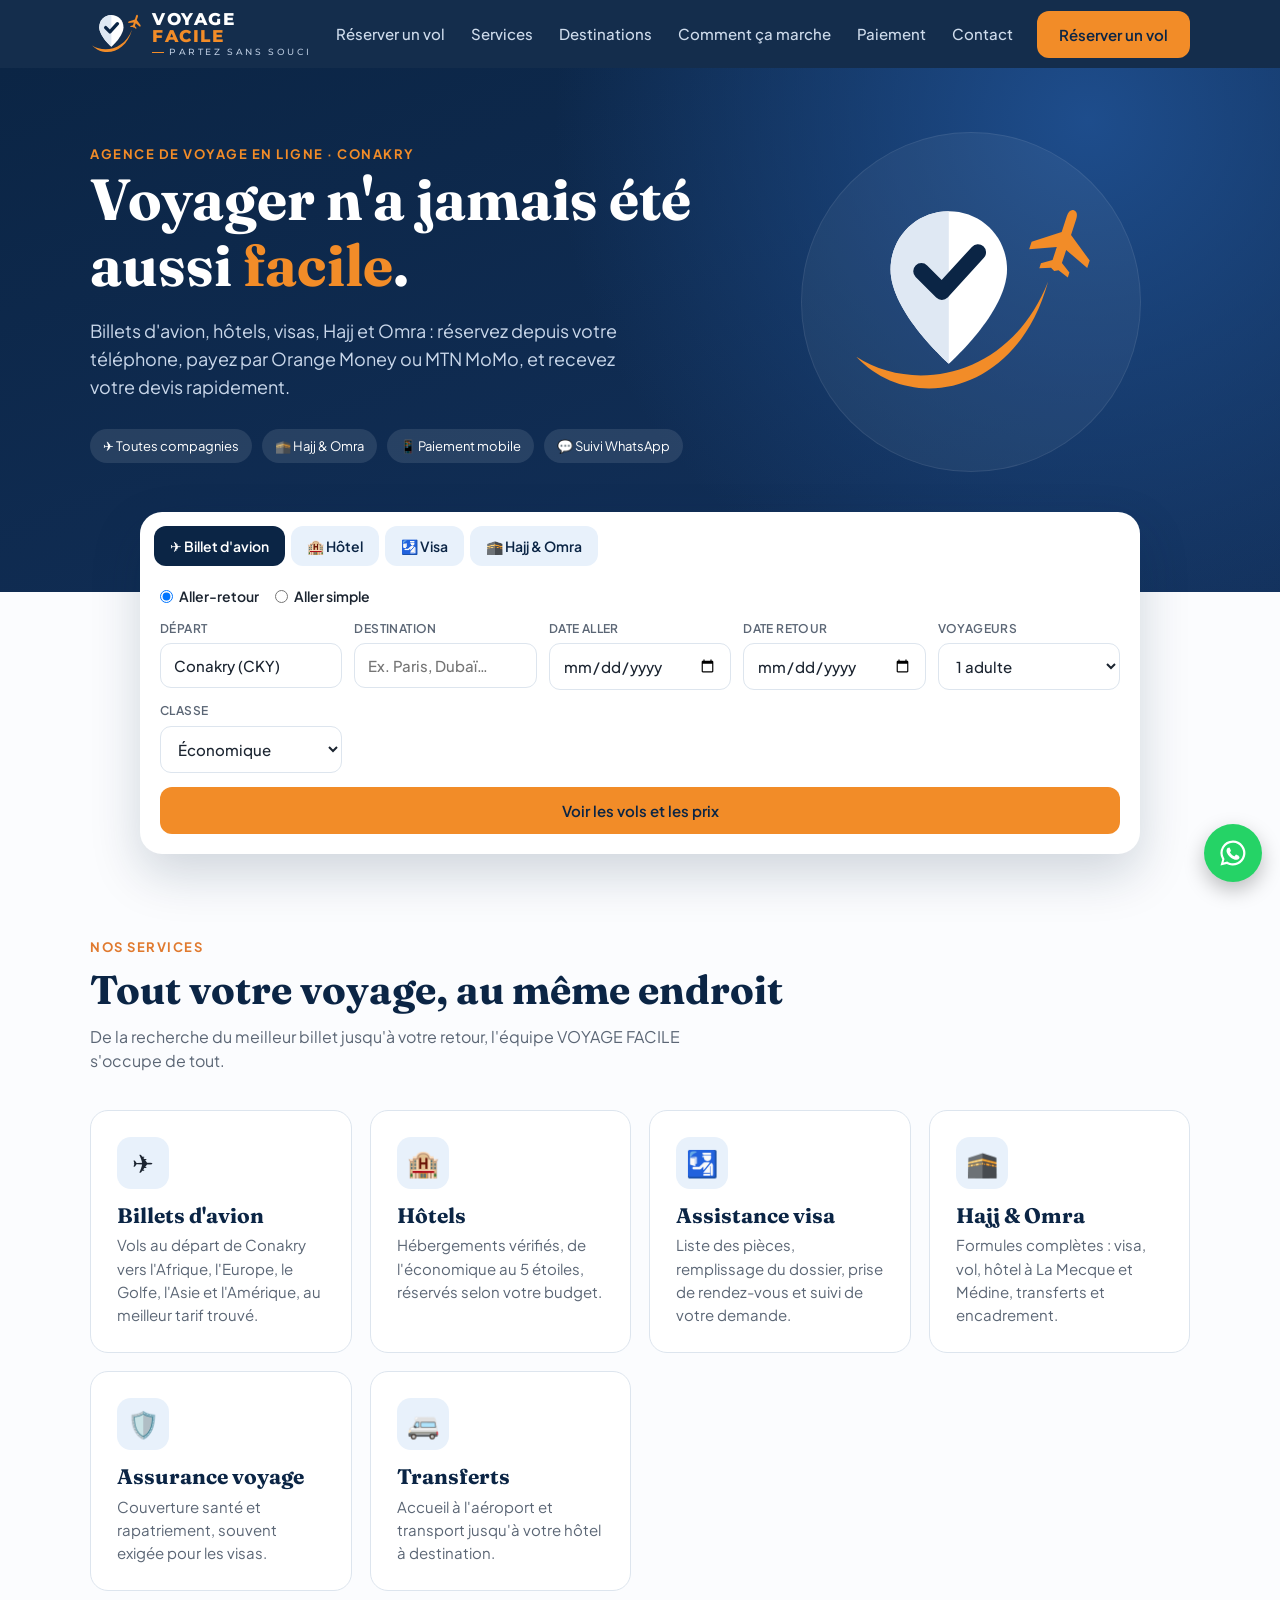
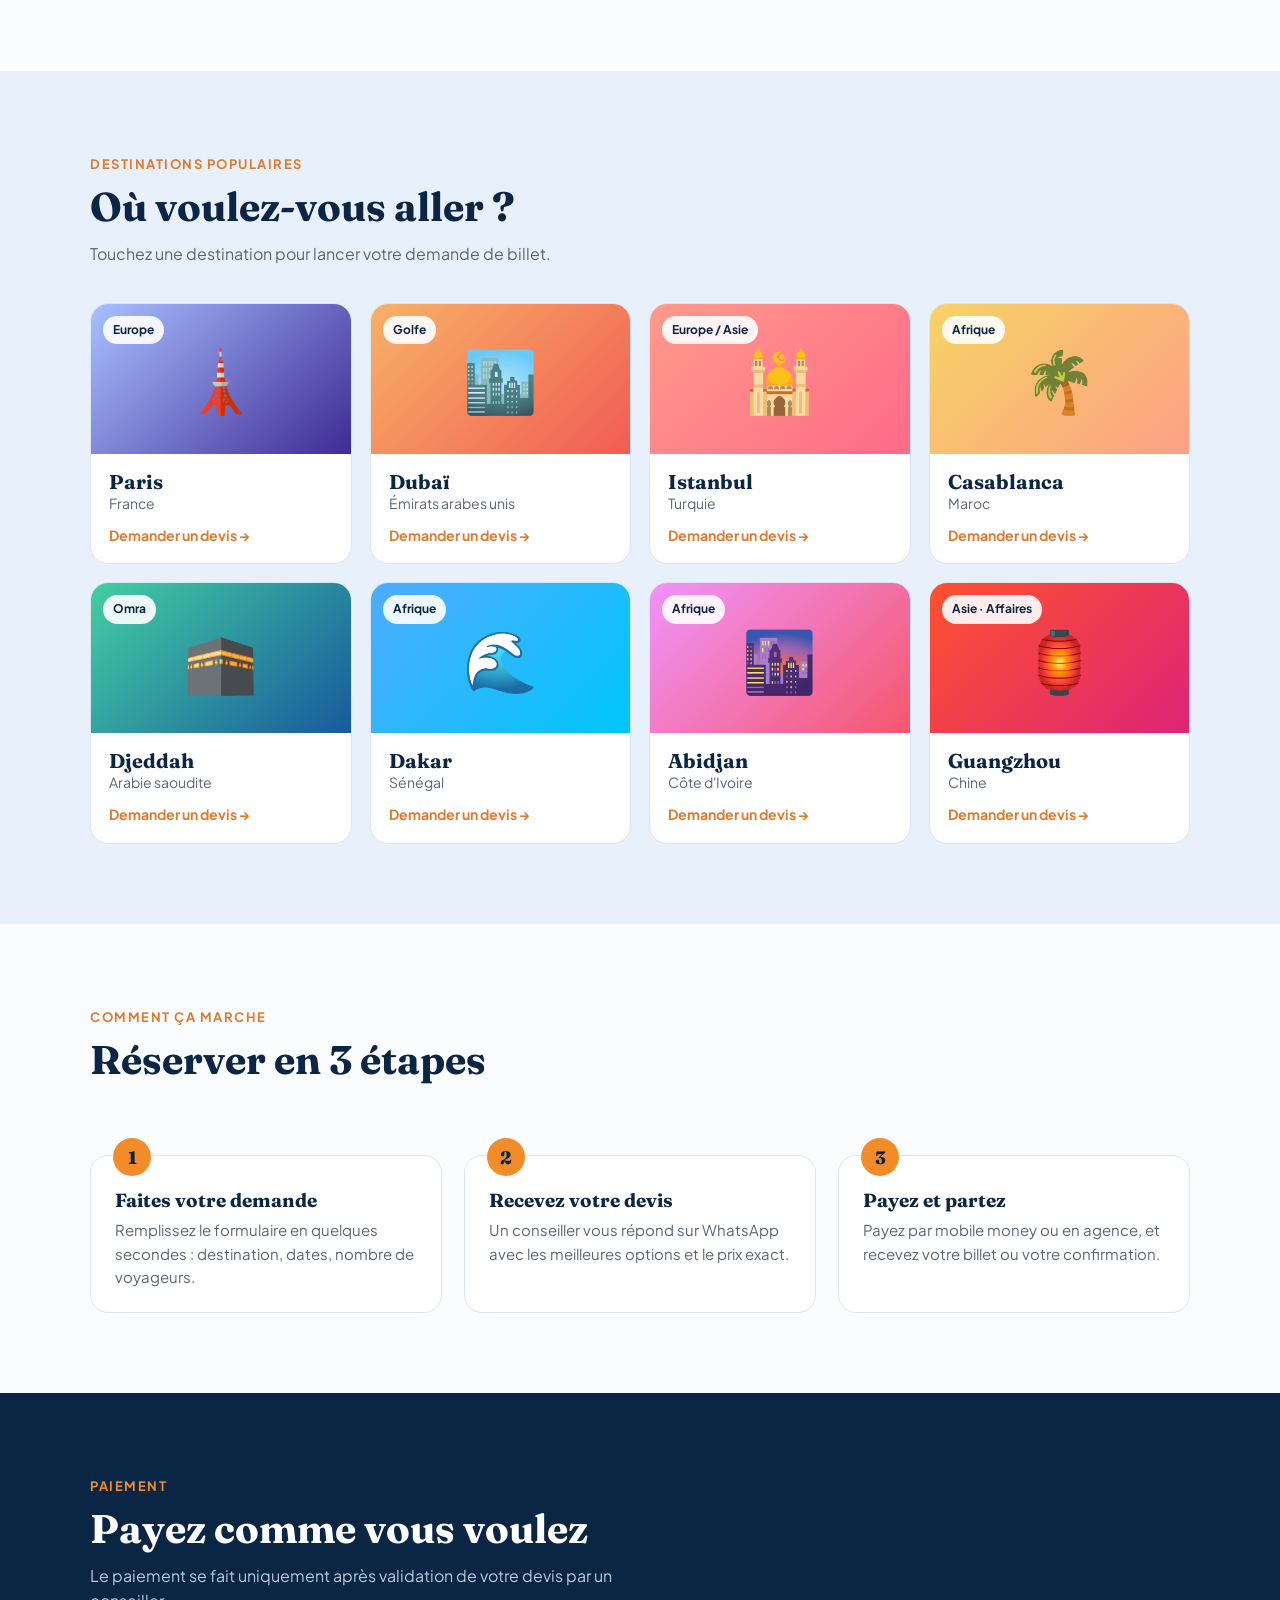
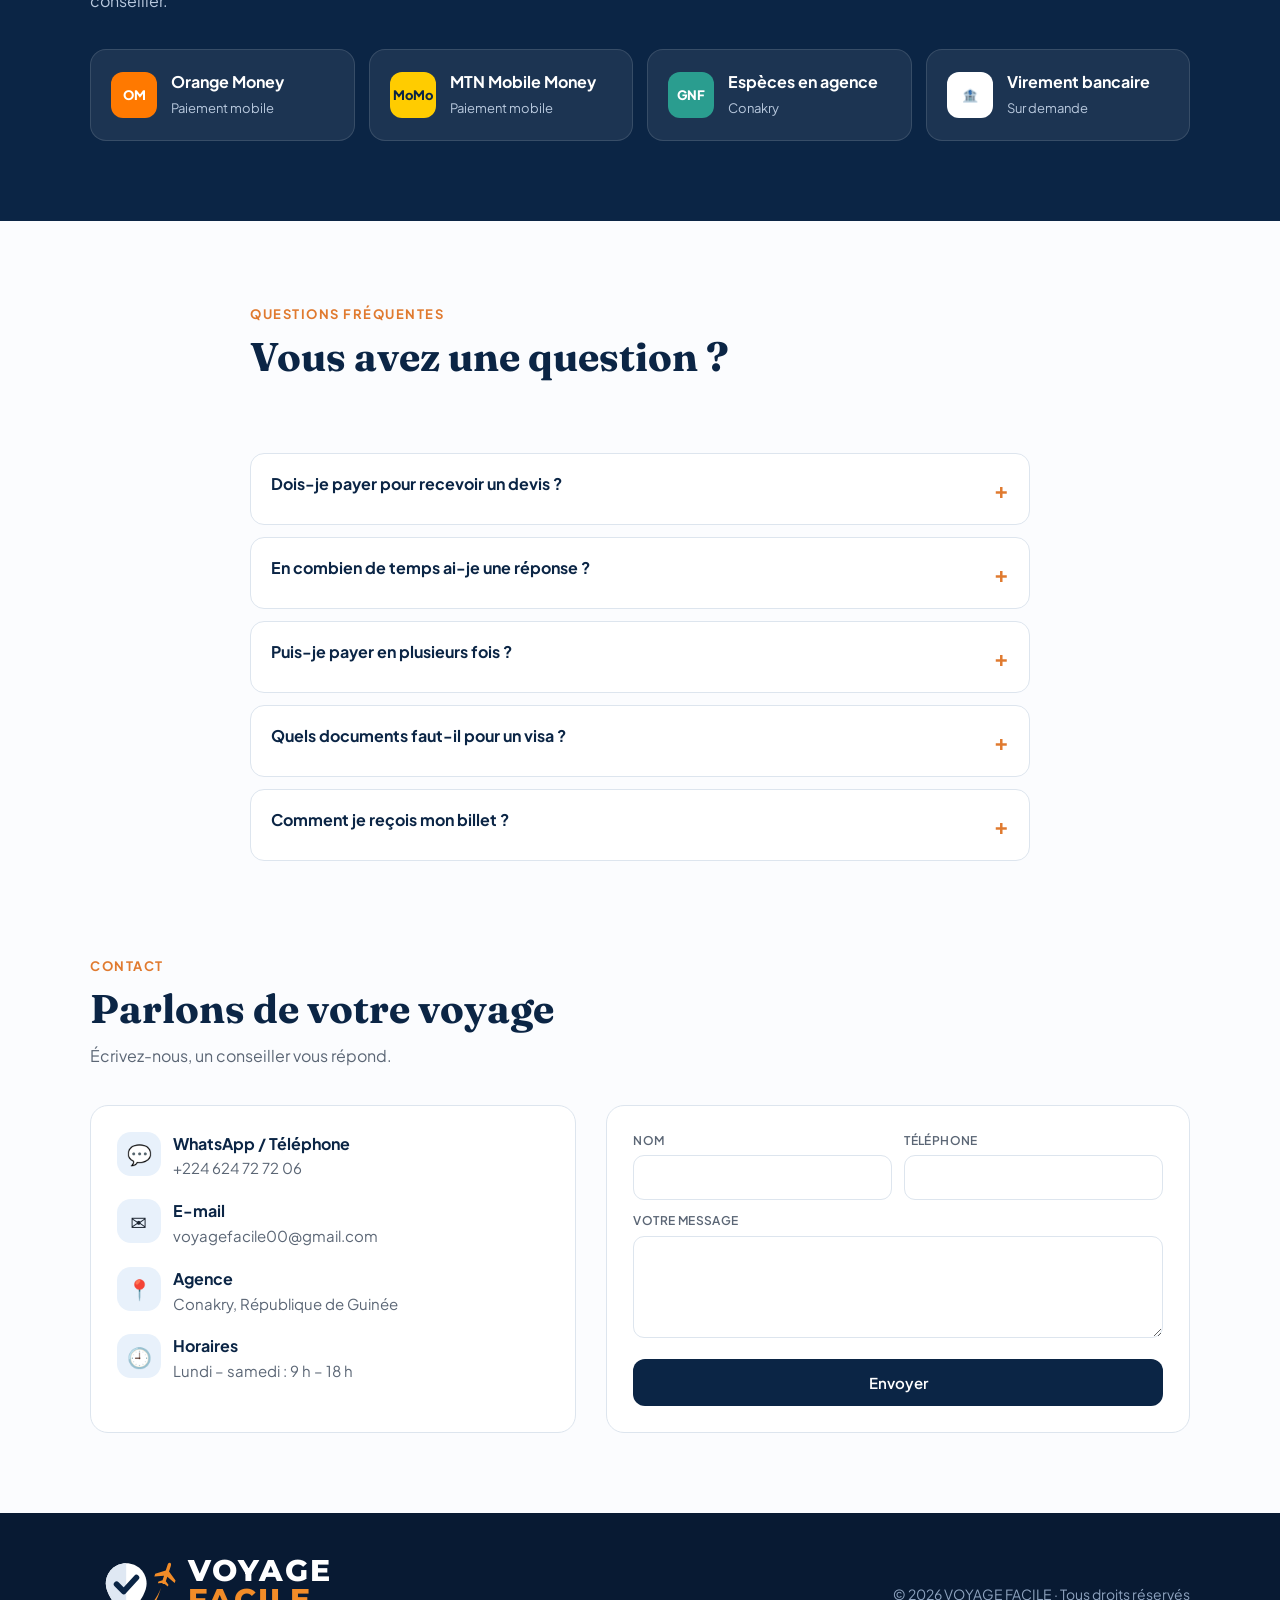
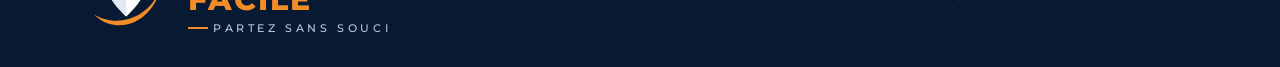
==== index.html @ 4552d578 "Site VOYAGE FACILE : accueil, réservation de vols, tableau de bord agence Co-Authored-By: Claude Opu" ====
<!DOCTYPE html>
<html lang="fr">
<head>
<meta charset="UTF-8">
<meta name="viewport" content="width=device-width, initial-scale=1">
<title>VOYAGE FACILE – Agence de voyage en ligne</title>
<link rel="icon" href="data:image/svg+xml,%3Csvg%20xmlns%3D%22http%3A//www.w3.org/2000/svg%22%20viewBox%3D%2214%200%20112%20112%22%3E%3Cpath%20d%3D%22M56%20100%20C56%20100%2022%2070%2022%2045%20C22%2026%2037%2011%2056%2011%20C75%2011%2090%2026%2090%2045%20C90%2070%2056%20100%2056%20100%20Z%22%20fill%3D%22%230b2545%22/%3E%3Cpath%20d%3D%22M56%20100%20C56%20100%2022%2070%2022%2045%20C22%2026%2037%2011%2056%2011%20Z%22%20fill%3D%22%2316386a%22/%3E%3Cpath%20d%3D%22M40%2046%20L52%2058%20L73%2035%22%20fill%3D%22none%22%20stroke%3D%22%23ffffff%22%20stroke-width%3D%229.5%22%20stroke-linecap%3D%22round%22%20stroke-linejoin%3D%22round%22/%3E%3Cpath%20transform%3D%22translate%2896%2018%29%20rotate%28-40%29%20scale%281.25%29%22%20d%3D%22M17%200%20C17%20-1.5%2015.6%20-2.5%2013%20-2.5%20L4.6%20-2.5%20L-4.8%20-15.5%20L-8.8%20-15.5%20L-3.4%20-2.5%20L-10.4%20-2.5%20L-13.8%20-7.6%20L-16.4%20-7.6%20L-14.4%20-2%20L-15.4%200%20L-14.4%202%20L-16.4%207.6%20L-13.8%207.6%20L-10.4%202.5%20L-3.4%202.5%20L-8.8%2015.5%20L-4.8%2015.5%20L4.6%202.5%20L13%202.5%20C15.6%202.5%2017%201.5%2017%200%20Z%22%20fill%3D%22%23f28c28%22/%3E%3C/svg%3E">
<link rel="preconnect" href="https://fonts.googleapis.com">
<link href="https://fonts.googleapis.com/css2?family=Montserrat:wght@800&family=Fraunces:opsz,wght@9..144,600;9..144,800&family=Plus+Jakarta+Sans:wght@400;500;600;700&display=swap" rel="stylesheet">
<style>
:root{
  --navy:#0b2545; --navy2:#13315c; --sky:#e8f1fb; --sun:#f28c28; --sun2:#e07a2f;
  --ink:#1b2430; --muted:#5b6675; --line:#dde5ee; --white:#fff; --green:#2a9d8f;
  --r:18px;
}
*{box-sizing:border-box;margin:0;padding:0}
html{scroll-behavior:smooth}
body{font-family:'Plus Jakarta Sans',system-ui,sans-serif;color:var(--ink);background:#fbfcfe;line-height:1.55}
h1,h2,h3{font-family:'Fraunces',Georgia,serif;line-height:1.15;color:var(--navy)}
a{color:inherit}
.wrap{max-width:1140px;margin:0 auto;padding:0 20px}
.btn{display:inline-flex;align-items:center;justify-content:center;gap:8px;border:0;cursor:pointer;font:600 15px 'Plus Jakarta Sans',system-ui,sans-serif;padding:14px 22px;border-radius:12px;text-decoration:none;transition:.2s}
.btn-sun{background:var(--sun);color:var(--navy)}
.btn-sun:hover{background:var(--sun2);color:#fff}
.btn-ghost{background:transparent;border:1.5px solid rgba(255,255,255,.5);color:#fff}
.btn-navy{background:var(--navy);color:#fff}
.btn-navy:hover{background:var(--navy2)}

/* header */
header{position:sticky;top:0;z-index:50;background:rgba(11,37,69,.96);backdrop-filter:blur(8px)}
.nav{display:flex;align-items:center;justify-content:space-between;height:68px}
.logo{display:flex;align-items:center;gap:10px;text-decoration:none;color:#fff}
.logo .wm{display:flex;flex-direction:column;font-family:'Montserrat',system-ui,sans-serif;font-weight:800;letter-spacing:1.5px;line-height:.98}
.logo .wm b{font-size:17px;font-weight:800}
.logo .wm b+b{color:var(--sun)}
.logo .wm small{font-weight:500;font-size:8.5px;letter-spacing:2.6px;color:#b9c9de;margin-top:4px;display:flex;align-items:center;gap:5px}
.logo .wm small::before{content:'';width:12px;height:1.5px;background:var(--sun)}
.logo.big .wm b{font-size:30px;letter-spacing:2px}
.logo.big .wm small{font-size:11px;letter-spacing:3.6px;margin-top:8px}
.logo.big .wm small::before{width:20px;height:2px}
.logo.light{color:var(--navy)}
.logo.light .wm small{color:var(--muted)}
.hero .wrap.hero-grid{display:grid;grid-template-columns:1.3fr .9fr;gap:30px;align-items:center}
.hero-emblem{justify-self:center;width:100%;max-width:340px;aspect-ratio:1;border-radius:50%;background:rgba(255,255,255,.05);border:1px solid rgba(255,255,255,.08);display:grid;place-items:center}
.hero-emblem svg{width:74%;height:auto}
@media(max-width:860px){
  .hero .wrap.hero-grid{grid-template-columns:1fr}
  .hero-emblem{order:-1;justify-self:start;max-width:150px}
}
.menu{display:flex;gap:26px;list-style:none}
.menu a{color:#cfdcec;text-decoration:none;font-weight:500;font-size:15px}
.menu a:hover{color:#fff}
.burger{display:none;background:none;border:0;color:#fff;font-size:26px;cursor:pointer}
@media(max-width:860px){
  .menu{display:none;position:absolute;top:68px;left:0;right:0;flex-direction:column;gap:0;background:var(--navy)}
  .menu.open{display:flex}
  .menu a{display:block;padding:14px 20px;border-top:1px solid rgba(255,255,255,.08)}
  .burger{display:block}
  .nav .btn{display:none}
}

/* hero */
.hero{background:radial-gradient(circle at 85% 10%,#1e4d8c 0,transparent 45%),linear-gradient(160deg,var(--navy) 0%,var(--navy2) 100%);color:#fff;padding:64px 0 120px;position:relative;overflow:hidden}
.hero h1{color:#fff;font-size:clamp(34px,6vw,58px);max-width:720px}
.hero h1 em{font-style:normal;color:var(--sun)}
.hero p.lead{color:#c9d7ea;font-size:18px;max-width:560px;margin:18px 0 28px}
.badges{display:flex;flex-wrap:wrap;gap:10px;margin-top:6px}
.badges span{background:rgba(255,255,255,.1);padding:7px 13px;border-radius:30px;font-size:13px}

/* search box */
.search{max-width:1000px;margin:-80px auto 0;position:relative;z-index:5;background:#fff;border-radius:22px;box-shadow:0 20px 50px rgba(11,37,69,.18);padding:10px}
.tabs{display:flex;gap:6px;overflow-x:auto;padding:4px}
.tab{flex:0 0 auto;border:0;background:var(--sky);color:var(--navy);font:600 14px 'Plus Jakarta Sans',system-ui,sans-serif;padding:11px 16px;border-radius:12px;cursor:pointer}
.tab.on{background:var(--navy);color:#fff}
.panel{display:none;padding:16px 10px 10px}
.panel.on{display:block}
.grid{display:grid;grid-template-columns:repeat(auto-fit,minmax(170px,1fr));gap:12px}
label{display:block;font-size:12px;font-weight:600;color:var(--muted);margin-bottom:5px;text-transform:uppercase;letter-spacing:.4px}
input,select,textarea{width:100%;padding:12px 13px;border:1.5px solid var(--line);border-radius:11px;font:500 15px 'Plus Jakarta Sans',system-ui,sans-serif;color:var(--ink);background:#fff}
input:focus,select:focus,textarea:focus{outline:none;border-color:var(--sun)}
.trip{display:flex;gap:16px;margin-bottom:12px;font-size:14px}
.trip label{display:flex;align-items:center;gap:6px;text-transform:none;font-size:14px;color:var(--ink);letter-spacing:0;margin:0;cursor:pointer}
.trip input{width:auto}
.go{margin-top:14px;width:100%}

section{padding:80px 0}
.eyebrow{color:var(--sun2);font-weight:700;font-size:13px;text-transform:uppercase;letter-spacing:1.5px}
.sec-title{font-size:clamp(28px,4vw,40px);margin:8px 0 12px}
.sec-sub{color:var(--muted);max-width:600px;margin-bottom:36px}

/* services */
.cards{display:grid;grid-template-columns:repeat(auto-fit,minmax(240px,1fr));gap:18px}
.card{background:#fff;border:1px solid var(--line);border-radius:var(--r);padding:26px;transition:.2s}
.card:hover{transform:translateY(-4px);box-shadow:0 14px 30px rgba(11,37,69,.08)}
.ico{width:52px;height:52px;border-radius:14px;background:var(--sky);display:grid;place-items:center;font-size:26px;margin-bottom:14px}
.card h3{font-size:21px;margin-bottom:6px}
.card p{color:var(--muted);font-size:15px}

/* destinations */
.dest-bg{background:var(--sky)}
.dests{display:grid;grid-template-columns:repeat(auto-fill,minmax(250px,1fr));gap:18px}
.dest{border-radius:var(--r);overflow:hidden;background:#fff;cursor:pointer;transition:.2s;border:1px solid var(--line)}
.dest:hover{transform:translateY(-4px);box-shadow:0 14px 30px rgba(11,37,69,.12)}
.dest .pic{height:150px;display:grid;place-items:center;font-size:60px;position:relative}
.dest .pic small{position:absolute;top:12px;left:12px;background:rgba(255,255,255,.9);color:var(--navy);font-weight:700;font-size:12px;padding:5px 10px;border-radius:20px}
.dest .info{padding:16px 18px}
.dest h3{font-size:20px}
.dest p{color:var(--muted);font-size:14px}
.dest .more{display:inline-block;margin-top:10px;color:var(--sun2);font-weight:700;font-size:14px}

/* steps */
.steps{display:grid;grid-template-columns:repeat(auto-fit,minmax(230px,1fr));gap:22px;counter-reset:s}
.step{position:relative;padding:26px 24px 24px;border-radius:var(--r);background:#fff;border:1px solid var(--line)}
.step::before{counter-increment:s;content:counter(s);position:absolute;top:-18px;left:22px;width:38px;height:38px;border-radius:50%;background:var(--sun);color:var(--navy);font:800 18px 'Fraunces';display:grid;place-items:center}
.step h3{font-size:19px;margin:8px 0 6px}
.step p{color:var(--muted);font-size:15px}

/* payment */
.pay{background:var(--navy);color:#fff}
.pay h2{color:#fff}
.pay .sec-sub{color:#b9c9de}
.paylist{display:grid;grid-template-columns:repeat(auto-fit,minmax(200px,1fr));gap:14px}
.payitem{background:rgba(255,255,255,.07);border:1px solid rgba(255,255,255,.12);border-radius:16px;padding:20px;display:flex;gap:14px;align-items:center}
.payitem .dot{width:46px;height:46px;border-radius:12px;display:grid;place-items:center;font-weight:800;font-size:13px;flex:0 0 auto}
.payitem b{display:block}
.payitem span{color:#b9c9de;font-size:13px}

/* faq */
details{background:#fff;border:1px solid var(--line);border-radius:14px;padding:18px 20px;margin-bottom:12px}
summary{font-weight:700;cursor:pointer;color:var(--navy);list-style:none;display:flex;justify-content:space-between}
summary::after{content:'+';font-size:22px;color:var(--sun2)}
details[open] summary::after{content:'–'}
details p{color:var(--muted);margin-top:10px}

/* contact */
.contact{display:grid;grid-template-columns:1fr 1.2fr;gap:30px}
@media(max-width:820px){.contact{grid-template-columns:1fr}}
.cbox{background:#fff;border:1px solid var(--line);border-radius:var(--r);padding:26px}
.cline{display:flex;gap:12px;align-items:flex-start;margin-bottom:18px}
.cline .ico{width:44px;height:44px;font-size:20px;margin:0}
.cline b{display:block;color:var(--navy)}
.cline span{color:var(--muted);font-size:15px}

footer{background:#081a33;color:#8ea3bf;padding:40px 0 30px;font-size:14px}
footer .row{display:flex;flex-wrap:wrap;justify-content:space-between;gap:20px;align-items:center}

/* modal */
.modal{position:fixed;inset:0;background:rgba(8,26,51,.6);display:none;align-items:center;justify-content:center;z-index:100;padding:16px}
.modal.on{display:flex}
.mbox{background:#fff;border-radius:22px;max-width:520px;width:100%;max-height:92vh;overflow:auto;padding:28px}
.mbox h3{font-size:26px;margin-bottom:6px}
.recap{background:var(--sky);border-radius:14px;padding:16px;margin:16px 0;font-size:14px;white-space:pre-line;color:var(--navy)}
.mrow{display:flex;gap:10px;flex-wrap:wrap;margin-top:16px}
.mrow .btn{flex:1}
.wa{background:#25d366;color:#fff}
.wa:hover{background:#1da851}
.close{float:right;background:none;border:0;font-size:28px;cursor:pointer;color:var(--muted)}
.note{font-size:13px;color:var(--muted);margin-top:12px}
.toast{position:fixed;bottom:20px;left:50%;transform:translateX(-50%);background:var(--navy);color:#fff;padding:12px 20px;border-radius:12px;font-size:14px;display:none;z-index:200}
.err{color:#c0392b;font-size:14px;margin-top:10px;display:none}
.wa-float{position:fixed;right:18px;bottom:18px;width:58px;height:58px;border-radius:50%;background:#25d366;display:grid;place-items:center;box-shadow:0 8px 20px rgba(0,0,0,.25);z-index:60;text-decoration:none}
</style>
</head>
<body>

<header>
  <div class="wrap nav">
    <a href="#accueil" class="logo" aria-label="VOYAGE FACILE – accueil">
      <svg width="52" height="50" viewBox="-4 -6 146 140" aria-hidden="true"><path d="M2 96 C 34 130 96 118 114 52 C 92 108 36 118 2 96 Z" fill="#f28c28"/><path d="M56 100 C56 100 22 70 22 45 C22 26 37 11 56 11 C75 11 90 26 90 45 C90 70 56 100 56 100 Z" fill="#ffffff"/><path d="M56 100 C56 100 22 70 22 45 C22 26 37 11 56 11 Z" fill="#dfe8f3"/><path d="M40 46 L52 58 L73 35" fill="none" stroke="#0b2545" stroke-width="9.5" stroke-linecap="round" stroke-linejoin="round"/><path transform="translate(123 29) rotate(-72) scale(1.15)" d="M17 0 C17 -1.5 15.6 -2.5 13 -2.5 L4.6 -2.5 L-4.8 -15.5 L-8.8 -15.5 L-3.4 -2.5 L-10.4 -2.5 L-13.8 -7.6 L-16.4 -7.6 L-14.4 -2 L-15.4 0 L-14.4 2 L-16.4 7.6 L-13.8 7.6 L-10.4 2.5 L-3.4 2.5 L-8.8 15.5 L-4.8 15.5 L4.6 2.5 L13 2.5 C15.6 2.5 17 1.5 17 0 Z" fill="#f28c28"/></svg>
      <span class="wm"><b>VOYAGE</b><b>FACILE</b><small>PARTEZ SANS SOUCI</small></span>
    </a>
    <ul class="menu" id="menu">
      <li><a href="reserver.html">Réserver un vol</a></li>
      <li><a href="#services">Services</a></li>
      <li><a href="#destinations">Destinations</a></li>
      <li><a href="#comment">Comment ça marche</a></li>
      <li><a href="#paiement">Paiement</a></li>
      <li><a href="#contact">Contact</a></li>
    </ul>
    <a href="reserver.html" class="btn btn-sun">Réserver un vol</a>
    <button class="burger" id="burger" aria-label="Menu">☰</button>
  </div>
</header>

<div class="hero" id="accueil">
  <div class="wrap hero-grid">
    <div>
    <span class="eyebrow" style="color:var(--sun)">Agence de voyage en ligne · Conakry</span>
    <h1>Voyager n'a jamais été aussi <em>facile</em>.</h1>
    <p class="lead">Billets d'avion, hôtels, visas, Hajj et Omra : réservez depuis votre téléphone, payez par Orange Money ou MTN MoMo, et recevez votre devis rapidement.</p>
    <div class="badges"><span>✈️ Toutes compagnies</span><span>🕋 Hajj & Omra</span><span>📱 Paiement mobile</span><span>💬 Suivi WhatsApp</span></div>
    </div>
    <div class="hero-emblem"><svg width="250" height="240" viewBox="-4 -6 146 140" aria-hidden="true"><path d="M2 96 C 34 130 96 118 114 52 C 92 108 36 118 2 96 Z" fill="#f28c28"/><path d="M56 100 C56 100 22 70 22 45 C22 26 37 11 56 11 C75 11 90 26 90 45 C90 70 56 100 56 100 Z" fill="#ffffff"/><path d="M56 100 C56 100 22 70 22 45 C22 26 37 11 56 11 Z" fill="#dfe8f3"/><path d="M40 46 L52 58 L73 35" fill="none" stroke="#0b2545" stroke-width="9.5" stroke-linecap="round" stroke-linejoin="round"/><path transform="translate(123 29) rotate(-72) scale(1.15)" d="M17 0 C17 -1.5 15.6 -2.5 13 -2.5 L4.6 -2.5 L-4.8 -15.5 L-8.8 -15.5 L-3.4 -2.5 L-10.4 -2.5 L-13.8 -7.6 L-16.4 -7.6 L-14.4 -2 L-15.4 0 L-14.4 2 L-16.4 7.6 L-13.8 7.6 L-10.4 2.5 L-3.4 2.5 L-8.8 15.5 L-4.8 15.5 L4.6 2.5 L13 2.5 C15.6 2.5 17 1.5 17 0 Z" fill="#f28c28"/></svg></div>
  </div>
</div>

<div class="wrap" id="reserver">
  <div class="search">
    <div class="tabs" role="tablist">
      <button class="tab on" data-p="vol">✈️ Billet d'avion</button>
      <button class="tab" data-p="hotel">🏨 Hôtel</button>
      <button class="tab" data-p="visa">🛂 Visa</button>
      <button class="tab" data-p="hajj">🕋 Hajj & Omra</button>
    </div>

    <form class="panel on" id="p-vol" data-type="Billet d'avion">
      <div class="trip">
        <label><input type="radio" name="trajet" value="Aller-retour" checked> Aller-retour</label>
        <label><input type="radio" name="trajet" value="Aller simple"> Aller simple</label>
      </div>
      <div class="grid">
        <div><label>Départ</label><input name="Départ" value="Conakry (CKY)" required></div>
        <div><label>Destination</label><input name="Destination" placeholder="Ex. Paris, Dubaï…" required></div>
        <div><label>Date aller</label><input type="date" name="Date aller" required></div>
        <div class="retour"><label>Date retour</label><input type="date" name="Date retour"></div>
        <div><label>Voyageurs</label><select name="Voyageurs"><option>1 adulte</option><option>2 adultes</option><option>3 adultes</option><option>4 adultes</option><option>Famille (5+)</option></select></div>
        <div><label>Classe</label><select name="Classe"><option>Économique</option><option>Affaires</option><option>Première</option></select></div>
      </div>
      <button class="btn btn-sun go" type="submit">Voir les vols et les prix</button>
    </form>

    <form class="panel" id="p-hotel" data-type="Hôtel">
      <div class="grid">
        <div><label>Ville</label><input name="Ville" placeholder="Ex. Istanbul" required></div>
        <div><label>Arrivée</label><input type="date" name="Arrivée" required></div>
        <div><label>Départ</label><input type="date" name="Départ" required></div>
        <div><label>Chambres</label><select name="Chambres"><option>1 chambre</option><option>2 chambres</option><option>3 chambres et +</option></select></div>
        <div><label>Personnes</label><select name="Personnes"><option>1</option><option>2</option><option>3</option><option>4</option><option>5 et +</option></select></div>
        <div><label>Budget / nuit</label><select name="Budget"><option>Économique</option><option>Confort (3★)</option><option>Supérieur (4★)</option><option>Luxe (5★)</option></select></div>
      </div>
      <button class="btn btn-sun go" type="submit">Demander mon devis</button>
    </form>

    <form class="panel" id="p-visa" data-type="Visa">
      <div class="grid">
        <div><label>Pays du visa</label><select name="Pays"><option>France / Schengen</option><option>Émirats (Dubaï)</option><option>Turquie</option><option>Maroc</option><option>Arabie saoudite</option><option>Canada</option><option>États-Unis</option><option>Chine</option><option>Autre</option></select></div>
        <div><label>Type</label><select name="Type de visa"><option>Tourisme</option><option>Affaires</option><option>Études</option><option>Visite familiale</option><option>Transit</option></select></div>
        <div><label>Date de voyage prévue</label><input type="date" name="Date prévue" required></div>
        <div><label>Nombre de demandeurs</label><select name="Demandeurs"><option>1</option><option>2</option><option>3</option><option>4 et +</option></select></div>
      </div>
      <button class="btn btn-sun go" type="submit">Être accompagné</button>
    </form>

    <form class="panel" id="p-hajj" data-type="Hajj & Omra">
      <div class="grid">
        <div><label>Formule</label><select name="Formule"><option>Omra</option><option>Omra Ramadan</option><option>Hajj</option></select></div>
        <div><label>Confort</label><select name="Confort"><option>Standard</option><option>Confort</option><option>VIP (près du Haram)</option></select></div>
        <div><label>Période souhaitée</label><input type="month" name="Période" required></div>
        <div><label>Pèlerins</label><select name="Pèlerins"><option>1</option><option>2</option><option>3</option><option>4</option><option>Groupe (5+)</option></select></div>
      </div>
      <button class="btn btn-sun go" type="submit">Demander le programme</button>
    </form>
  </div>
</div>

<section id="services">
  <div class="wrap">
    <span class="eyebrow">Nos services</span>
    <h2 class="sec-title">Tout votre voyage, au même endroit</h2>
    <p class="sec-sub">De la recherche du meilleur billet jusqu'à votre retour, l'équipe VOYAGE FACILE s'occupe de tout.</p>
    <div class="cards">
      <div class="card"><div class="ico">✈️</div><h3>Billets d'avion</h3><p>Vols au départ de Conakry vers l'Afrique, l'Europe, le Golfe, l'Asie et l'Amérique, au meilleur tarif trouvé.</p></div>
      <div class="card"><div class="ico">🏨</div><h3>Hôtels</h3><p>Hébergements vérifiés, de l'économique au 5 étoiles, réservés selon votre budget.</p></div>
      <div class="card"><div class="ico">🛂</div><h3>Assistance visa</h3><p>Liste des pièces, remplissage du dossier, prise de rendez-vous et suivi de votre demande.</p></div>
      <div class="card"><div class="ico">🕋</div><h3>Hajj & Omra</h3><p>Formules complètes : visa, vol, hôtel à La Mecque et Médine, transferts et encadrement.</p></div>
      <div class="card"><div class="ico">🛡️</div><h3>Assurance voyage</h3><p>Couverture santé et rapatriement, souvent exigée pour les visas.</p></div>
      <div class="card"><div class="ico">🚐</div><h3>Transferts</h3><p>Accueil à l'aéroport et transport jusqu'à votre hôtel à destination.</p></div>
    </div>
  </div>
</section>

<section class="dest-bg" id="destinations">
  <div class="wrap">
    <span class="eyebrow">Destinations populaires</span>
    <h2 class="sec-title">Où voulez-vous aller ?</h2>
    <p class="sec-sub">Touchez une destination pour lancer votre demande de billet.</p>
    <div class="dests" id="dests"></div>
  </div>
</section>

<section id="comment">
  <div class="wrap">
    <span class="eyebrow">Comment ça marche</span>
    <h2 class="sec-title">Réserver en 3 étapes</h2>
    <p class="sec-sub">&nbsp;</p>
    <div class="steps">
      <div class="step"><h3>Faites votre demande</h3><p>Remplissez le formulaire en quelques secondes : destination, dates, nombre de voyageurs.</p></div>
      <div class="step"><h3>Recevez votre devis</h3><p>Un conseiller vous répond sur WhatsApp avec les meilleures options et le prix exact.</p></div>
      <div class="step"><h3>Payez et partez</h3><p>Payez par mobile money ou en agence, et recevez votre billet ou votre confirmation.</p></div>
    </div>
  </div>
</section>

<section class="pay" id="paiement">
  <div class="wrap">
    <span class="eyebrow" style="color:var(--sun)">Paiement</span>
    <h2 class="sec-title">Payez comme vous voulez</h2>
    <p class="sec-sub">Le paiement se fait uniquement après validation de votre devis par un conseiller.</p>
    <div class="paylist">
      <div class="payitem"><div class="dot" style="background:#ff7900;color:#fff">OM</div><div><b>Orange Money</b><span>Paiement mobile</span></div></div>
      <div class="payitem"><div class="dot" style="background:#ffcc00;color:#0b2545">MoMo</div><div><b>MTN Mobile Money</b><span>Paiement mobile</span></div></div>
      <div class="payitem"><div class="dot" style="background:#2a9d8f;color:#fff">GNF</div><div><b>Espèces en agence</b><span>Conakry</span></div></div>
      <div class="payitem"><div class="dot" style="background:#fff;color:#0b2545">🏦</div><div><b>Virement bancaire</b><span>Sur demande</span></div></div>
    </div>
  </div>
</section>

<section id="faq">
  <div class="wrap" style="max-width:820px">
    <span class="eyebrow">Questions fréquentes</span>
    <h2 class="sec-title">Vous avez une question ?</h2>
    <p class="sec-sub">&nbsp;</p>
    <details><summary>Dois-je payer pour recevoir un devis ?</summary><p>Non. Le devis est gratuit et sans engagement. Vous payez seulement si vous acceptez l'offre.</p></details>
    <details><summary>En combien de temps ai-je une réponse ?</summary><p>Un conseiller vous répond sur WhatsApp le plus vite possible pendant les heures d'ouverture.</p></details>
    <details><summary>Puis-je payer en plusieurs fois ?</summary><p>Pour le Hajj, l'Omra et certains voyages en famille, un paiement échelonné peut être proposé. Demandez à votre conseiller.</p></details>
    <details><summary>Quels documents faut-il pour un visa ?</summary><p>Cela dépend du pays. Après votre demande, nous vous envoyons la liste exacte des pièces à fournir.</p></details>
    <details><summary>Comment je reçois mon billet ?</summary><p>Votre billet électronique est envoyé par WhatsApp et par e-mail. Vous pouvez aussi le retirer imprimé en agence.</p></details>
  </div>
</section>

<section id="contact" style="padding-top:0">
  <div class="wrap">
    <span class="eyebrow">Contact</span>
    <h2 class="sec-title">Parlons de votre voyage</h2>
    <p class="sec-sub">Écrivez-nous, un conseiller vous répond.</p>
    <div class="contact">
      <div class="cbox">
        <div class="cline"><div class="ico">💬</div><div><b>WhatsApp / Téléphone</b><span id="phoneTxt"></span></div></div>
        <div class="cline"><div class="ico">✉️</div><div><b>E-mail</b><span id="mailTxt"></span></div></div>
        <div class="cline"><div class="ico">📍</div><div><b>Agence</b><span>Conakry, République de Guinée</span></div></div>
        <div class="cline"><div class="ico">🕘</div><div><b>Horaires</b><span>Lundi – samedi : 9 h – 18 h</span></div></div>
      </div>
      <form class="cbox" id="contactForm" data-type="Message">
        <div class="grid">
          <div><label>Nom</label><input name="Nom" required></div>
          <div><label>Téléphone</label><input name="Téléphone" type="tel" required></div>
        </div>
        <div style="margin-top:12px"><label>Votre message</label><textarea name="Message" rows="4" required></textarea></div>
        <button class="btn btn-navy go" type="submit">Envoyer</button>
      </form>
    </div>
  </div>
</section>

<footer>
  <div class="wrap row">
    <a href="#accueil" class="logo big" aria-label="VOYAGE FACILE"><svg width="88" height="84" viewBox="-4 -6 146 140" aria-hidden="true"><path d="M2 96 C 34 130 96 118 114 52 C 92 108 36 118 2 96 Z" fill="#f28c28"/><path d="M56 100 C56 100 22 70 22 45 C22 26 37 11 56 11 C75 11 90 26 90 45 C90 70 56 100 56 100 Z" fill="#ffffff"/><path d="M56 100 C56 100 22 70 22 45 C22 26 37 11 56 11 Z" fill="#dfe8f3"/><path d="M40 46 L52 58 L73 35" fill="none" stroke="#0b2545" stroke-width="9.5" stroke-linecap="round" stroke-linejoin="round"/><path transform="translate(123 29) rotate(-72) scale(1.15)" d="M17 0 C17 -1.5 15.6 -2.5 13 -2.5 L4.6 -2.5 L-4.8 -15.5 L-8.8 -15.5 L-3.4 -2.5 L-10.4 -2.5 L-13.8 -7.6 L-16.4 -7.6 L-14.4 -2 L-15.4 0 L-14.4 2 L-16.4 7.6 L-13.8 7.6 L-10.4 2.5 L-3.4 2.5 L-8.8 15.5 L-4.8 15.5 L4.6 2.5 L13 2.5 C15.6 2.5 17 1.5 17 0 Z" fill="#f28c28"/></svg><span class="wm"><b>VOYAGE</b><b>FACILE</b><small>PARTEZ SANS SOUCI</small></span></a>
    <div>© <span id="yr"></span> VOYAGE FACILE · Tous droits réservés</div>
  </div>
</footer>

<a class="wa-float" id="waFloat" href="#" aria-label="WhatsApp">
  <svg width="30" height="30" viewBox="0 0 24 24" fill="#fff"><path d="M12 2a10 10 0 00-8.6 15.1L2 22l5-1.3A10 10 0 1012 2zm0 18.2c-1.5 0-3-.4-4.3-1.2l-.3-.2-3 .8.8-2.9-.2-.3A8.2 8.2 0 1112 20.2zm4.5-6.1c-.2-.1-1.5-.7-1.7-.8-.2-.1-.4-.1-.6.1l-.8 1c-.1.2-.3.2-.5.1a6.7 6.7 0 01-3.3-2.9c-.2-.4.2-.4.7-1.3.1-.2 0-.3 0-.4l-.8-1.8c-.2-.5-.4-.4-.6-.4h-.5c-.2 0-.4.1-.7.3-.2.3-.9.9-.9 2.2s.9 2.5 1 2.7c.1.2 1.8 2.8 4.4 3.9 1.6.7 2.3.8 3.1.6.5-.1 1.5-.6 1.7-1.2.2-.6.2-1.1.2-1.2-.1-.1-.3-.2-.5-.3z"/></svg>
</a>

<!-- Fenêtre récapitulatif -->
<div class="modal" id="modal" role="dialog" aria-modal="true">
  <div class="mbox">
    <button class="close" id="mClose" aria-label="Fermer">×</button>
    <div class="logo light" style="margin-bottom:14px"><svg width="46" height="44" viewBox="-4 -6 146 140" aria-hidden="true"><path d="M2 96 C 34 130 96 118 114 52 C 92 108 36 118 2 96 Z" fill="#f28c28"/><path d="M56 100 C56 100 22 70 22 45 C22 26 37 11 56 11 C75 11 90 26 90 45 C90 70 56 100 56 100 Z" fill="#0b2545"/><path d="M56 100 C56 100 22 70 22 45 C22 26 37 11 56 11 Z" fill="#16386a"/><path d="M40 46 L52 58 L73 35" fill="none" stroke="#ffffff" stroke-width="9.5" stroke-linecap="round" stroke-linejoin="round"/><path transform="translate(123 29) rotate(-72) scale(1.15)" d="M17 0 C17 -1.5 15.6 -2.5 13 -2.5 L4.6 -2.5 L-4.8 -15.5 L-8.8 -15.5 L-3.4 -2.5 L-10.4 -2.5 L-13.8 -7.6 L-16.4 -7.6 L-14.4 -2 L-15.4 0 L-14.4 2 L-16.4 7.6 L-13.8 7.6 L-10.4 2.5 L-3.4 2.5 L-8.8 15.5 L-4.8 15.5 L4.6 2.5 L13 2.5 C15.6 2.5 17 1.5 17 0 Z" fill="#f28c28"/></svg><span class="wm"><b>VOYAGE</b><b style="color:#f28c28">FACILE</b></span></div>
    <h3>Votre demande</h3>
    <p style="color:var(--muted)">Indiquez votre nom et votre numéro, puis envoyez la demande à un conseiller sur WhatsApp.</p>
    <div class="grid" style="margin-top:14px">
      <div><label>Nom complet</label><input id="cName"></div>
      <div><label>Téléphone</label><input id="cPhone" type="tel" placeholder="+224 …"></div>
    </div>
    <div class="recap" id="recap"></div>
    <div class="err" id="err">Merci d'indiquer votre nom et votre téléphone.</div>
    <div class="mrow">
      <a class="btn wa" id="waBtn" href="#">💬 Envoyer sur WhatsApp</a>
      <button class="btn btn-navy" id="copyBtn" type="button">Copier</button>
    </div>
    <p class="note">Si WhatsApp ne s'ouvre pas, copiez le message et envoyez-le au <b id="phoneNote"></b>.</p>
  </div>
</div>
<div class="toast" id="toast"></div>

<script>
/* ===== Réglages de l'agence (à modifier) ===== */
const AGENCE = {
  whatsapp: "224624727206",            // numéro WhatsApp sans le +
  telAffiche: "+224 624 72 72 06",
  email: "voyagefacile00@gmail.com"
};

const DESTS = [
  {n:"Paris",p:"France",e:"🗼",c:"linear-gradient(135deg,#a8c0ff,#3f2b96)",t:"Europe"},
  {n:"Dubaï",p:"Émirats arabes unis",e:"🏙️",c:"linear-gradient(135deg,#f7b267,#f25c54)",t:"Golfe"},
  {n:"Istanbul",p:"Turquie",e:"🕌",c:"linear-gradient(135deg,#ff9a8b,#ff6a88)",t:"Europe / Asie"},
  {n:"Casablanca",p:"Maroc",e:"🌴",c:"linear-gradient(135deg,#f6d365,#fda085)",t:"Afrique"},
  {n:"Djeddah",p:"Arabie saoudite",e:"🕋",c:"linear-gradient(135deg,#43cea2,#185a9d)",t:"Omra"},
  {n:"Dakar",p:"Sénégal",e:"🌊",c:"linear-gradient(135deg,#4facfe,#00c6fb)",t:"Afrique"},
  {n:"Abidjan",p:"Côte d'Ivoire",e:"🌆",c:"linear-gradient(135deg,#f093fb,#f5576c)",t:"Afrique"},
  {n:"Guangzhou",p:"Chine",e:"🏮",c:"linear-gradient(135deg,#ff512f,#dd2476)",t:"Asie · Affaires"}
];

const $ = s => document.querySelector(s);
$("#yr").textContent = new Date().getFullYear();
$("#phoneTxt").textContent = AGENCE.telAffiche;
$("#phoneNote").textContent = AGENCE.telAffiche;
$("#mailTxt").textContent = AGENCE.email;
$("#waFloat").href = "https://wa.me/" + AGENCE.whatsapp + "?text=" + encodeURIComponent("Bonjour VOYAGE FACILE, j'aimerais des informations.");

$("#burger").onclick = () => $("#menu").classList.toggle("open");
document.querySelectorAll(".menu a").forEach(a => a.onclick = () => $("#menu").classList.remove("open"));

// onglets
function openTab(id){
  document.querySelectorAll(".tab").forEach(t => t.classList.toggle("on", t.dataset.p === id));
  document.querySelectorAll(".search .panel").forEach(p => p.classList.toggle("on", p.id === "p-" + id));
}
document.querySelectorAll(".tab").forEach(t => t.onclick = () => openTab(t.dataset.p));

// aller simple → masquer retour
document.querySelectorAll('input[name="trajet"]').forEach(r => r.onchange = () => {
  $(".retour").style.display = r.value === "Aller simple" && r.checked ? "none" : "";
});

// dates minimum = aujourd'hui
const today = new Date().toISOString().slice(0,10);
document.querySelectorAll('input[type="date"]').forEach(d => d.min = today);

// destinations
$("#dests").innerHTML = DESTS.map((d,i) => `
  <div class="dest" data-i="${i}" tabindex="0">
    <div class="pic" style="background:${d.c}"><small>${d.t}</small>${d.e}</div>
    <div class="info"><h3>${d.n}</h3><p>${d.p}</p><span class="more">Demander un devis →</span></div>
  </div>`).join("");
document.querySelectorAll(".dest").forEach(el => el.onclick = () => {
  const d = DESTS[el.dataset.i];
  openTab(d.t === "Omra" ? "hajj" : "vol");
  if (d.t !== "Omra") $('#p-vol [name="Destination"]').value = d.n + " (" + d.p + ")";
  $("#reserver").scrollIntoView({behavior:"smooth"});
});

// récapitulatif
let current = "";
function fmt(v){
  if (/^\d{4}-\d{2}-\d{2}$/.test(v)) { const [y,m,d] = v.split("-"); return d+"/"+m+"/"+y; }
  if (/^\d{4}-\d{2}$/.test(v)) { const [y,m] = v.split("-"); return m+"/"+y; }
  return v;
}
function buildMsg(){
  const n = $("#cName").value.trim(), p = $("#cPhone").value.trim();
  return current + (n ? "\nNom : " + n : "") + (p ? "\nTéléphone : " + p : "");
}
function refresh(){
  const msg = buildMsg();
  $("#recap").textContent = msg;
  $("#waBtn").href = "https://wa.me/" + AGENCE.whatsapp + "?text=" + encodeURIComponent("Bonjour VOYAGE FACILE,\n" + msg);
}
document.getElementById("p-vol").addEventListener("submit", e => {
  e.preventDefault();
  const f = e.target, q = new URLSearchParams();
  const dest = (f.querySelector('[name="Destination"]').value || "").replace(/\s*\(.*\)\s*$/, "").trim();
  if (dest) q.set("to", dest);
  const d1 = f.querySelector('[name="Date aller"]').value, d2 = f.querySelector('[name="Date retour"]').value;
  if (d1) q.set("d1", d1);
  const simple = f.querySelector('input[name="trajet"]:checked').value === "Aller simple";
  if (simple) q.set("trip", "as"); else if (d2) q.set("d2", d2);
  const ad = parseInt(f.querySelector('[name="Voyageurs"]').value) || 1; q.set("ad", String(Math.min(ad, 9)));
  location.href = "reserver.html?" + q.toString();
});
document.querySelectorAll("form").forEach(f => f.id !== "p-vol" && f.addEventListener("submit", e => {
  e.preventDefault();
  const data = new FormData(f);
  let lines = ["Demande : " + f.dataset.type];
  for (const [k,v] of data) {
    if (!v) continue;
    if (k === "Date retour" && data.get("trajet") === "Aller simple") continue;
    lines.push((k === "trajet" ? "Trajet" : k) + " : " + fmt(v));
  }
  current = lines.join("\n");
  if (f.id === "contactForm") {
    $("#cName").value = data.get("Nom"); $("#cPhone").value = data.get("Téléphone");
  }
  $("#err").style.display = "none";
  refresh();
  $("#modal").classList.add("on");
}));
["#cName","#cPhone"].forEach(s => $(s).addEventListener("input", refresh));
$("#waBtn").addEventListener("click", e => {
  if (!$("#cName").value.trim() || !$("#cPhone").value.trim()) { e.preventDefault(); $("#err").style.display = "block"; }
});
$("#mClose").onclick = () => $("#modal").classList.remove("on");
$("#modal").onclick = e => { if (e.target.id === "modal") $("#modal").classList.remove("on"); };
$("#copyBtn").onclick = async () => {
  try { await navigator.clipboard.writeText("Bonjour VOYAGE FACILE,\n" + buildMsg()); toast("Message copié ✔"); }
  catch { toast("Copie impossible : sélectionnez le texte à la main"); }
};
function toast(t){ const el = $("#toast"); el.textContent = t; el.style.display = "block"; setTimeout(() => el.style.display = "none", 2500); }
</script>
</body>
</html>
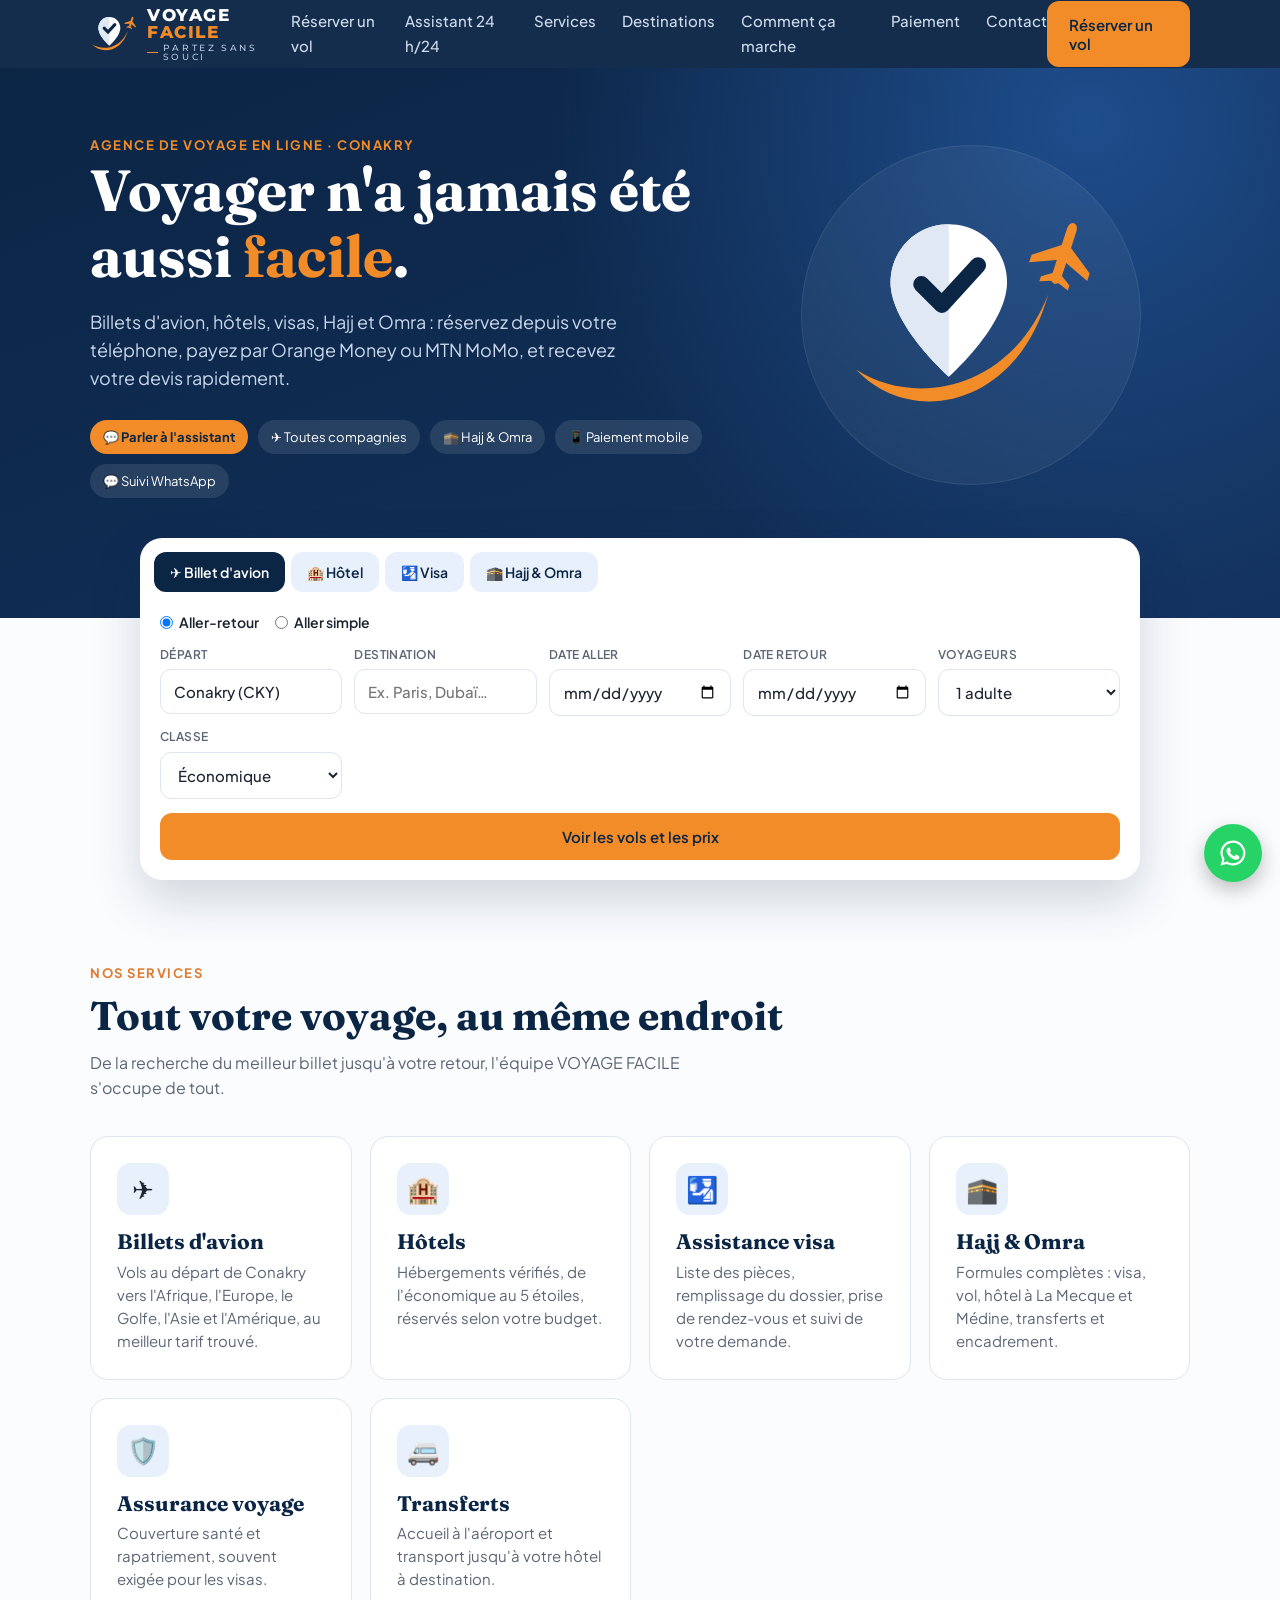
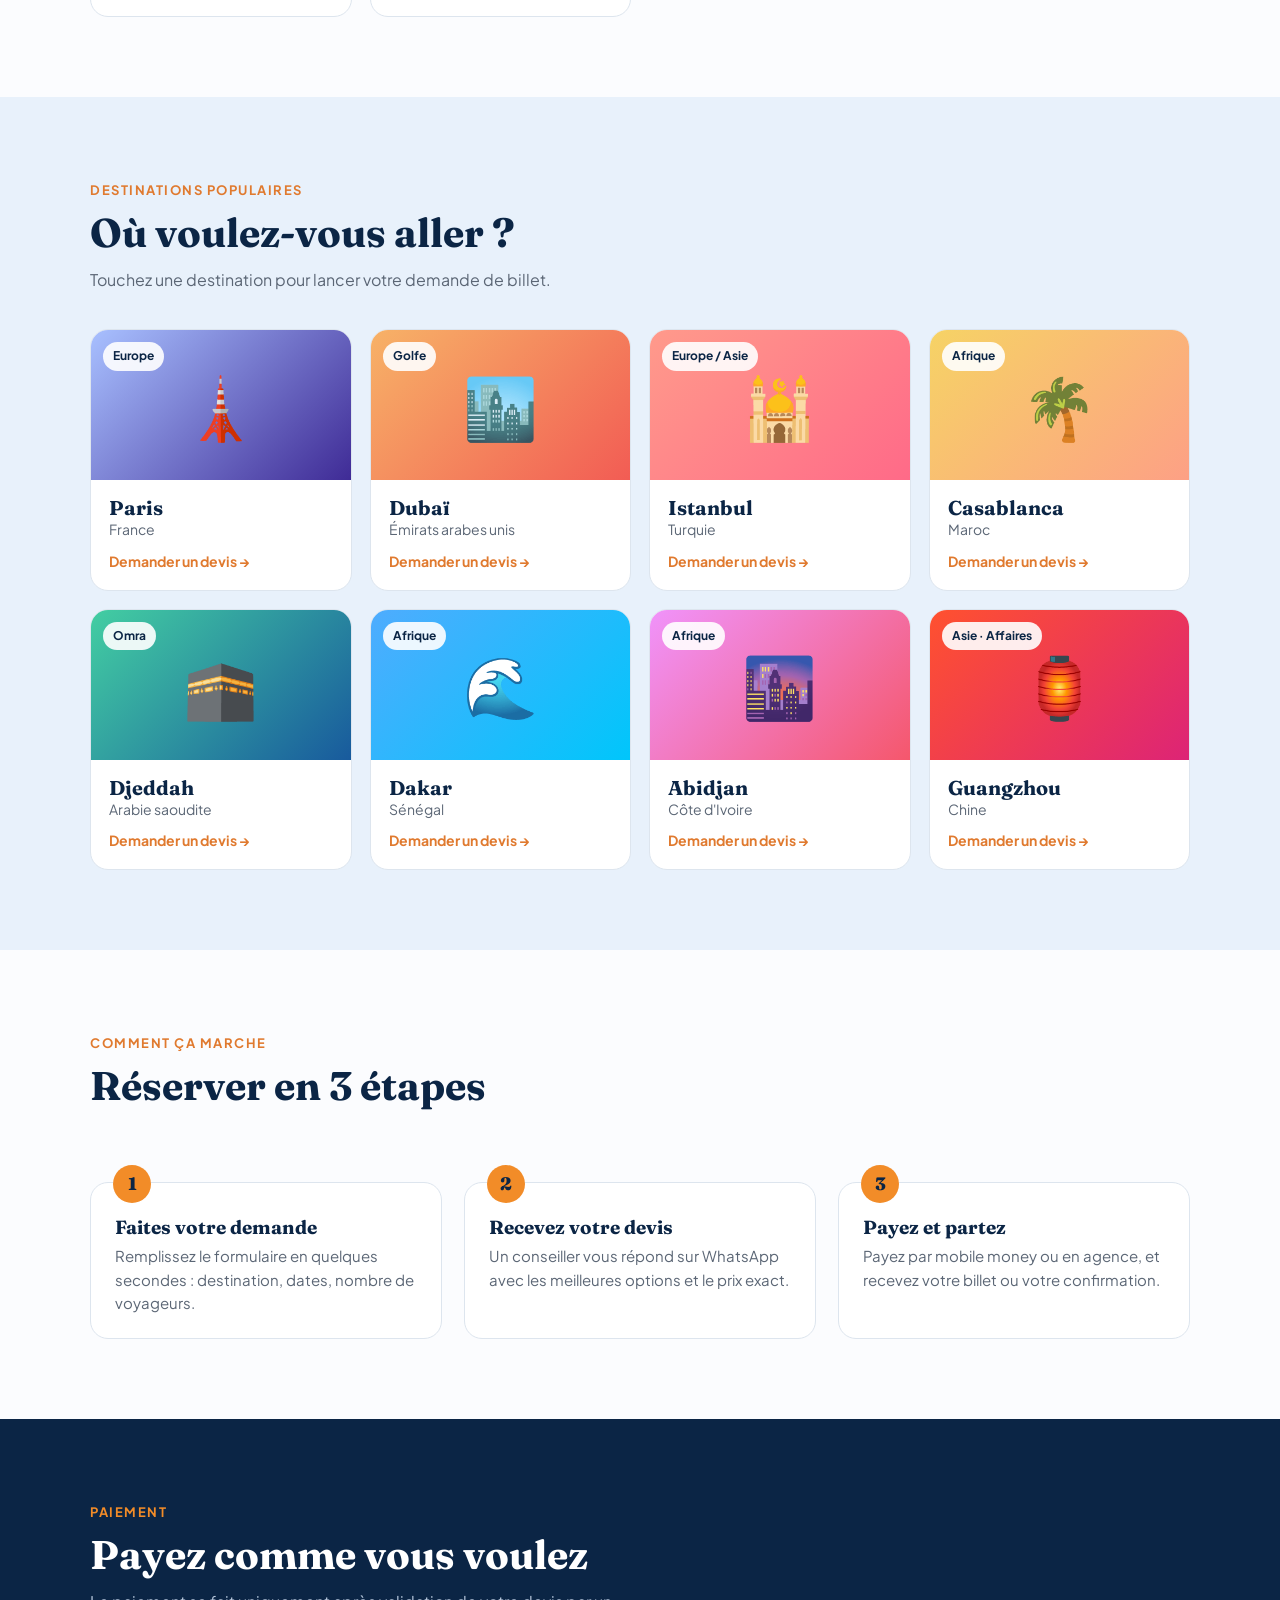
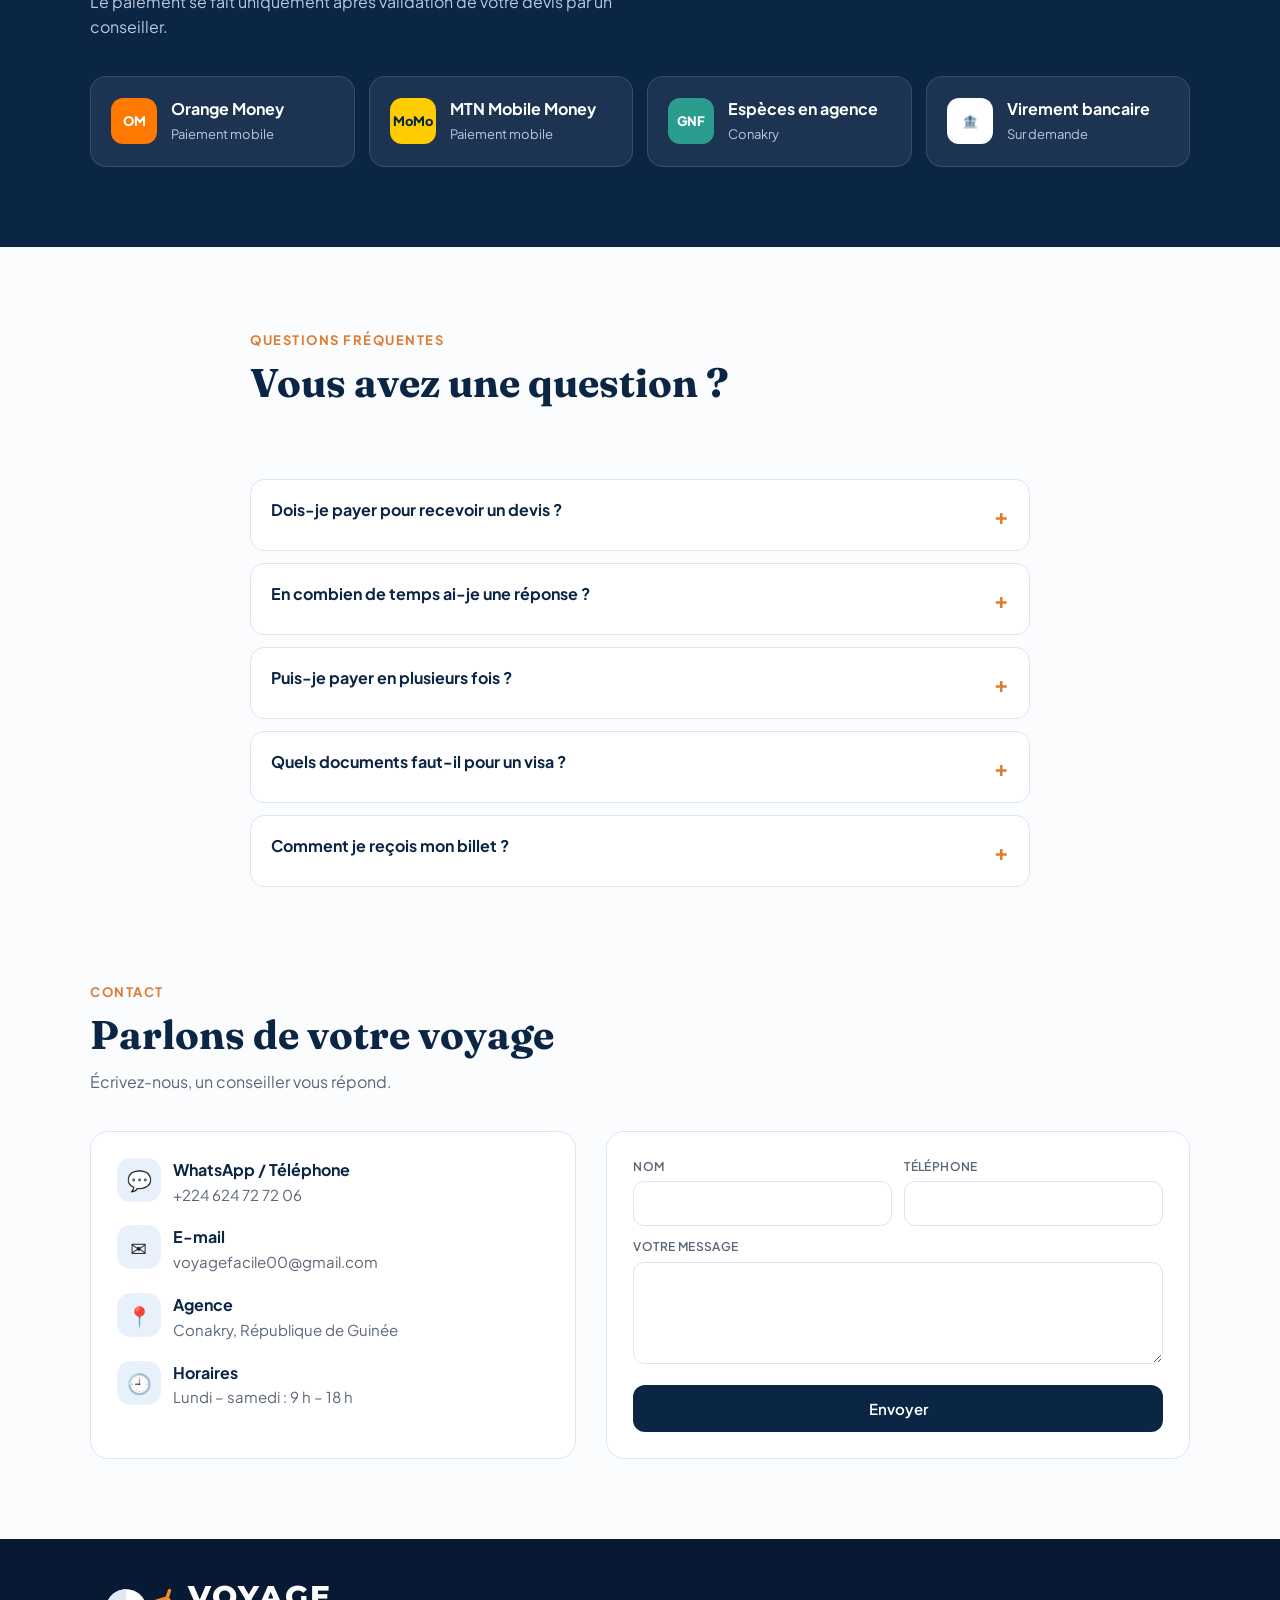
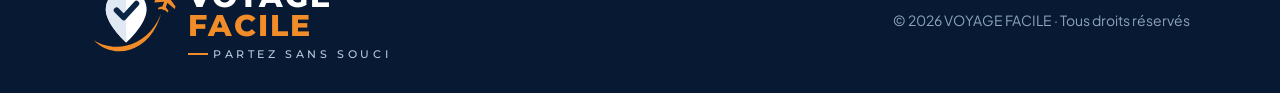
==== commit 761316c1: "Assistant intelligent Claude (page assistant) Co-Authored-By: Claude Opus 5.5 <noreply@anthropic.com" ====
--- a/index.html
+++ b/index.html
@@ -171,6 +171,7 @@
     </a>
     <ul class="menu" id="menu">
       <li><a href="reserver.html">Réserver un vol</a></li>
+      <li><a href="assistant.html">Assistant 24 h/24</a></li>
       <li><a href="#services">Services</a></li>
       <li><a href="#destinations">Destinations</a></li>
       <li><a href="#comment">Comment ça marche</a></li>
@@ -188,7 +189,7 @@
     <span class="eyebrow" style="color:var(--sun)">Agence de voyage en ligne · Conakry</span>
     <h1>Voyager n'a jamais été aussi <em>facile</em>.</h1>
     <p class="lead">Billets d'avion, hôtels, visas, Hajj et Omra : réservez depuis votre téléphone, payez par Orange Money ou MTN MoMo, et recevez votre devis rapidement.</p>
-    <div class="badges"><span>✈️ Toutes compagnies</span><span>🕋 Hajj & Omra</span><span>📱 Paiement mobile</span><span>💬 Suivi WhatsApp</span></div>
+    <div class="badges"><a href="assistant.html" style="background:#f28c28;color:#0b2545;padding:7px 13px;border-radius:30px;font-size:13px;font-weight:700;text-decoration:none">💬 Parler à l'assistant</a><span>✈️ Toutes compagnies</span><span>🕋 Hajj & Omra</span><span>📱 Paiement mobile</span><span>💬 Suivi WhatsApp</span></div>
     </div>
     <div class="hero-emblem"><svg width="250" height="240" viewBox="-4 -6 146 140" aria-hidden="true"><path d="M2 96 C 34 130 96 118 114 52 C 92 108 36 118 2 96 Z" fill="#f28c28"/><path d="M56 100 C56 100 22 70 22 45 C22 26 37 11 56 11 C75 11 90 26 90 45 C90 70 56 100 56 100 Z" fill="#ffffff"/><path d="M56 100 C56 100 22 70 22 45 C22 26 37 11 56 11 Z" fill="#dfe8f3"/><path d="M40 46 L52 58 L73 35" fill="none" stroke="#0b2545" stroke-width="9.5" stroke-linecap="round" stroke-linejoin="round"/><path transform="translate(123 29) rotate(-72) scale(1.15)" d="M17 0 C17 -1.5 15.6 -2.5 13 -2.5 L4.6 -2.5 L-4.8 -15.5 L-8.8 -15.5 L-3.4 -2.5 L-10.4 -2.5 L-13.8 -7.6 L-16.4 -7.6 L-14.4 -2 L-15.4 0 L-14.4 2 L-16.4 7.6 L-13.8 7.6 L-10.4 2.5 L-3.4 2.5 L-8.8 15.5 L-4.8 15.5 L4.6 2.5 L13 2.5 C15.6 2.5 17 1.5 17 0 Z" fill="#f28c28"/></svg></div>
   </div>
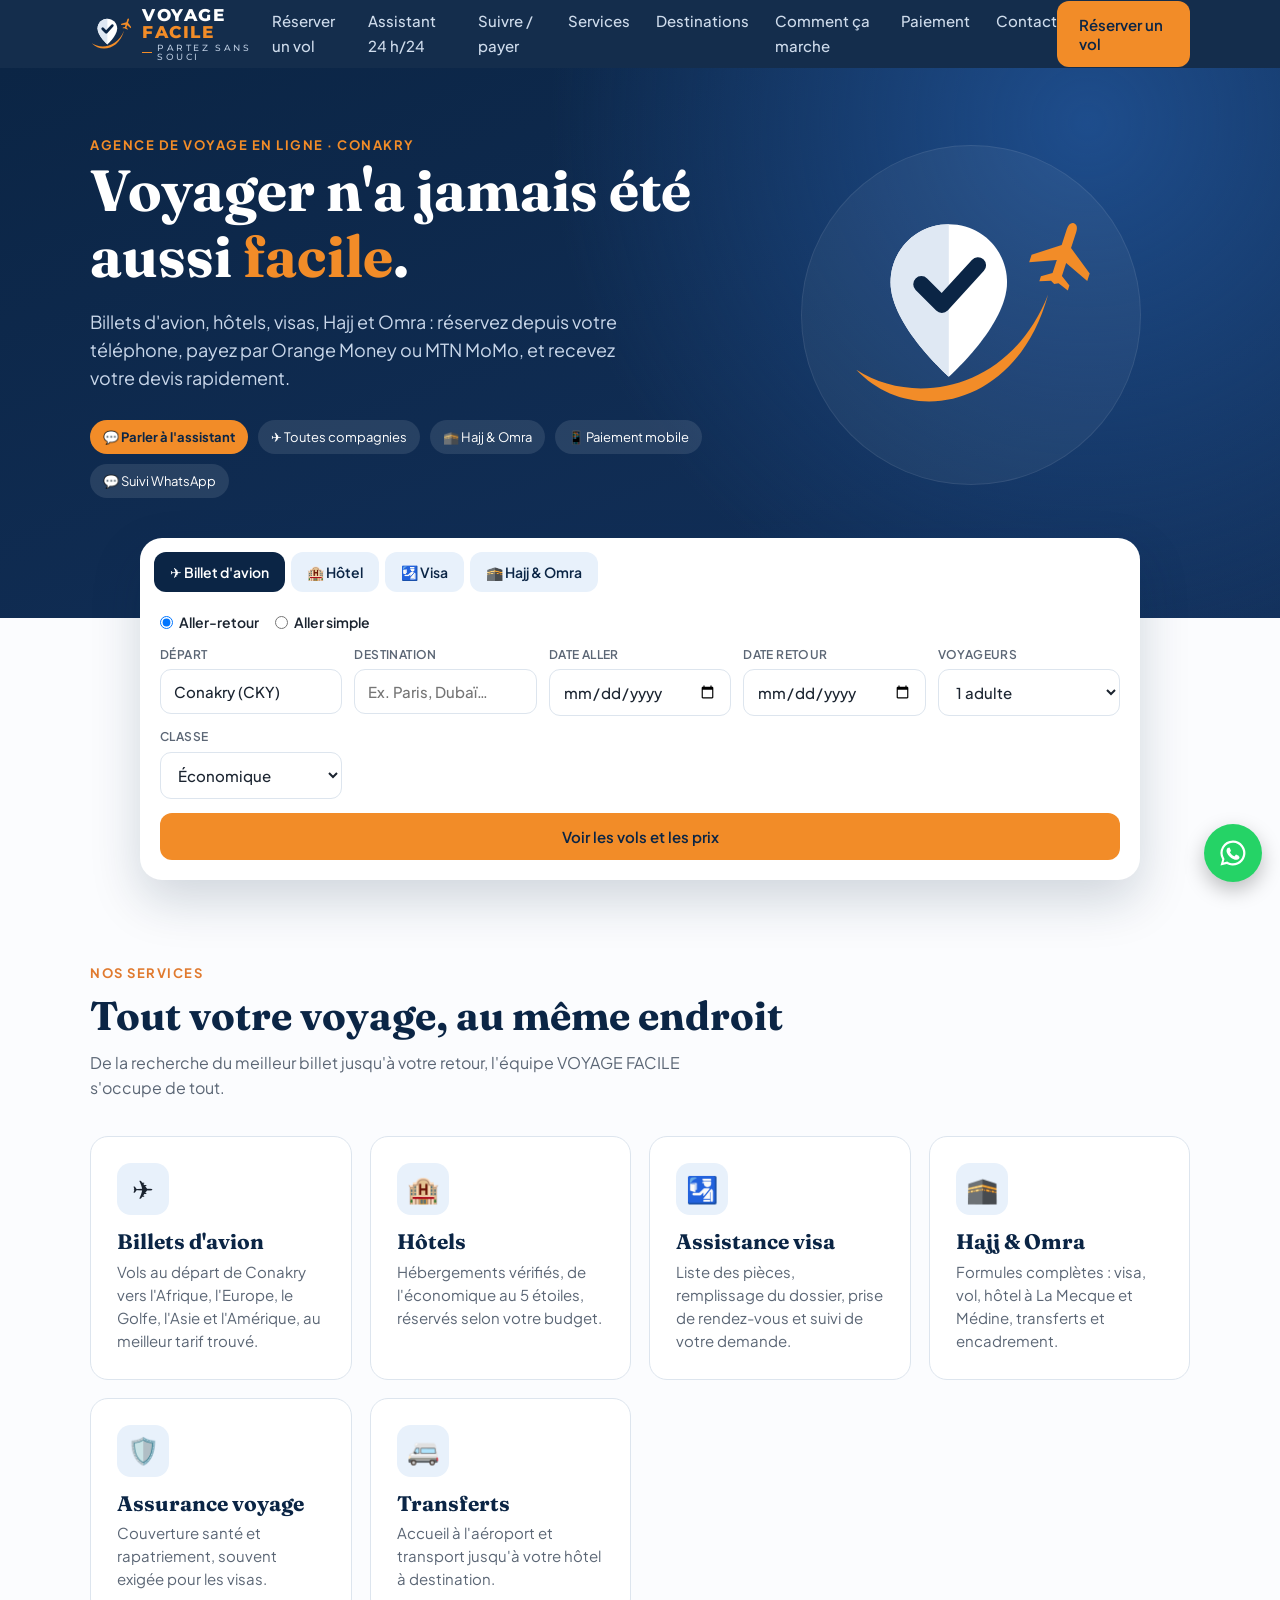
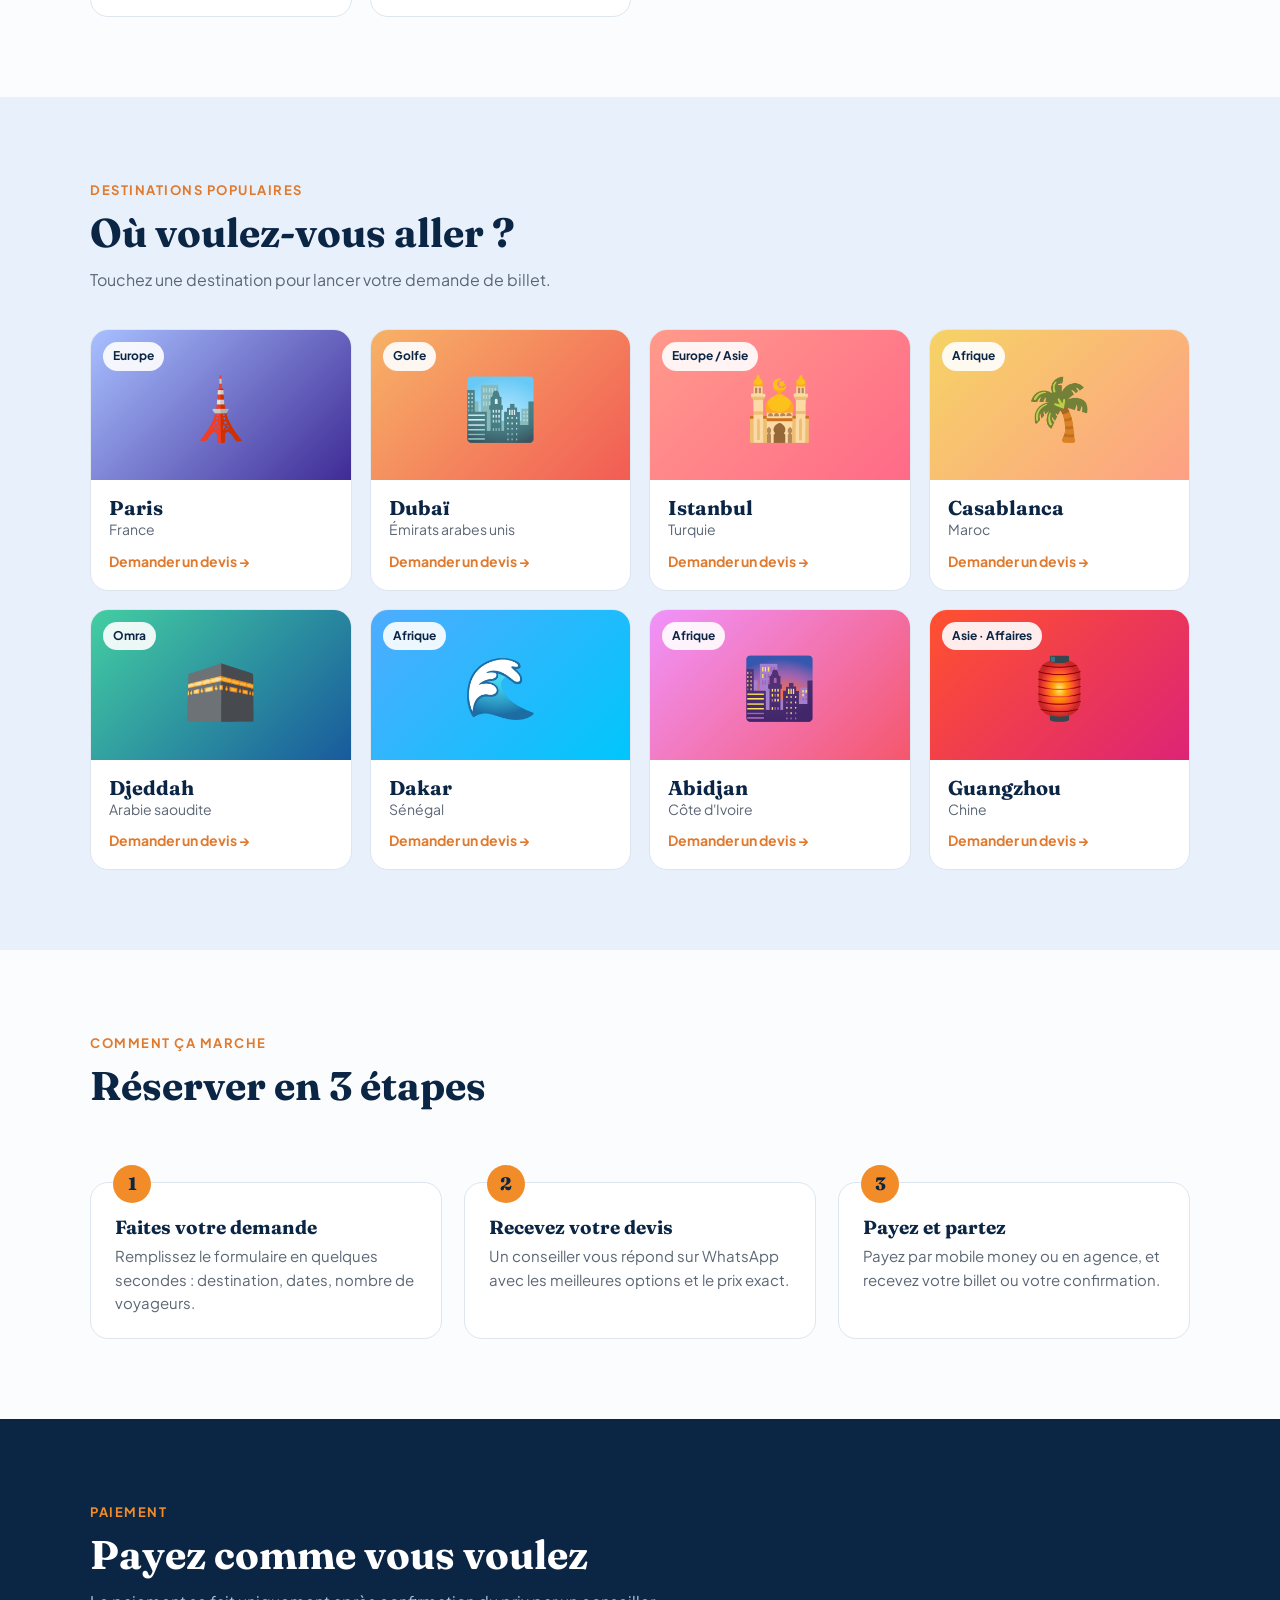
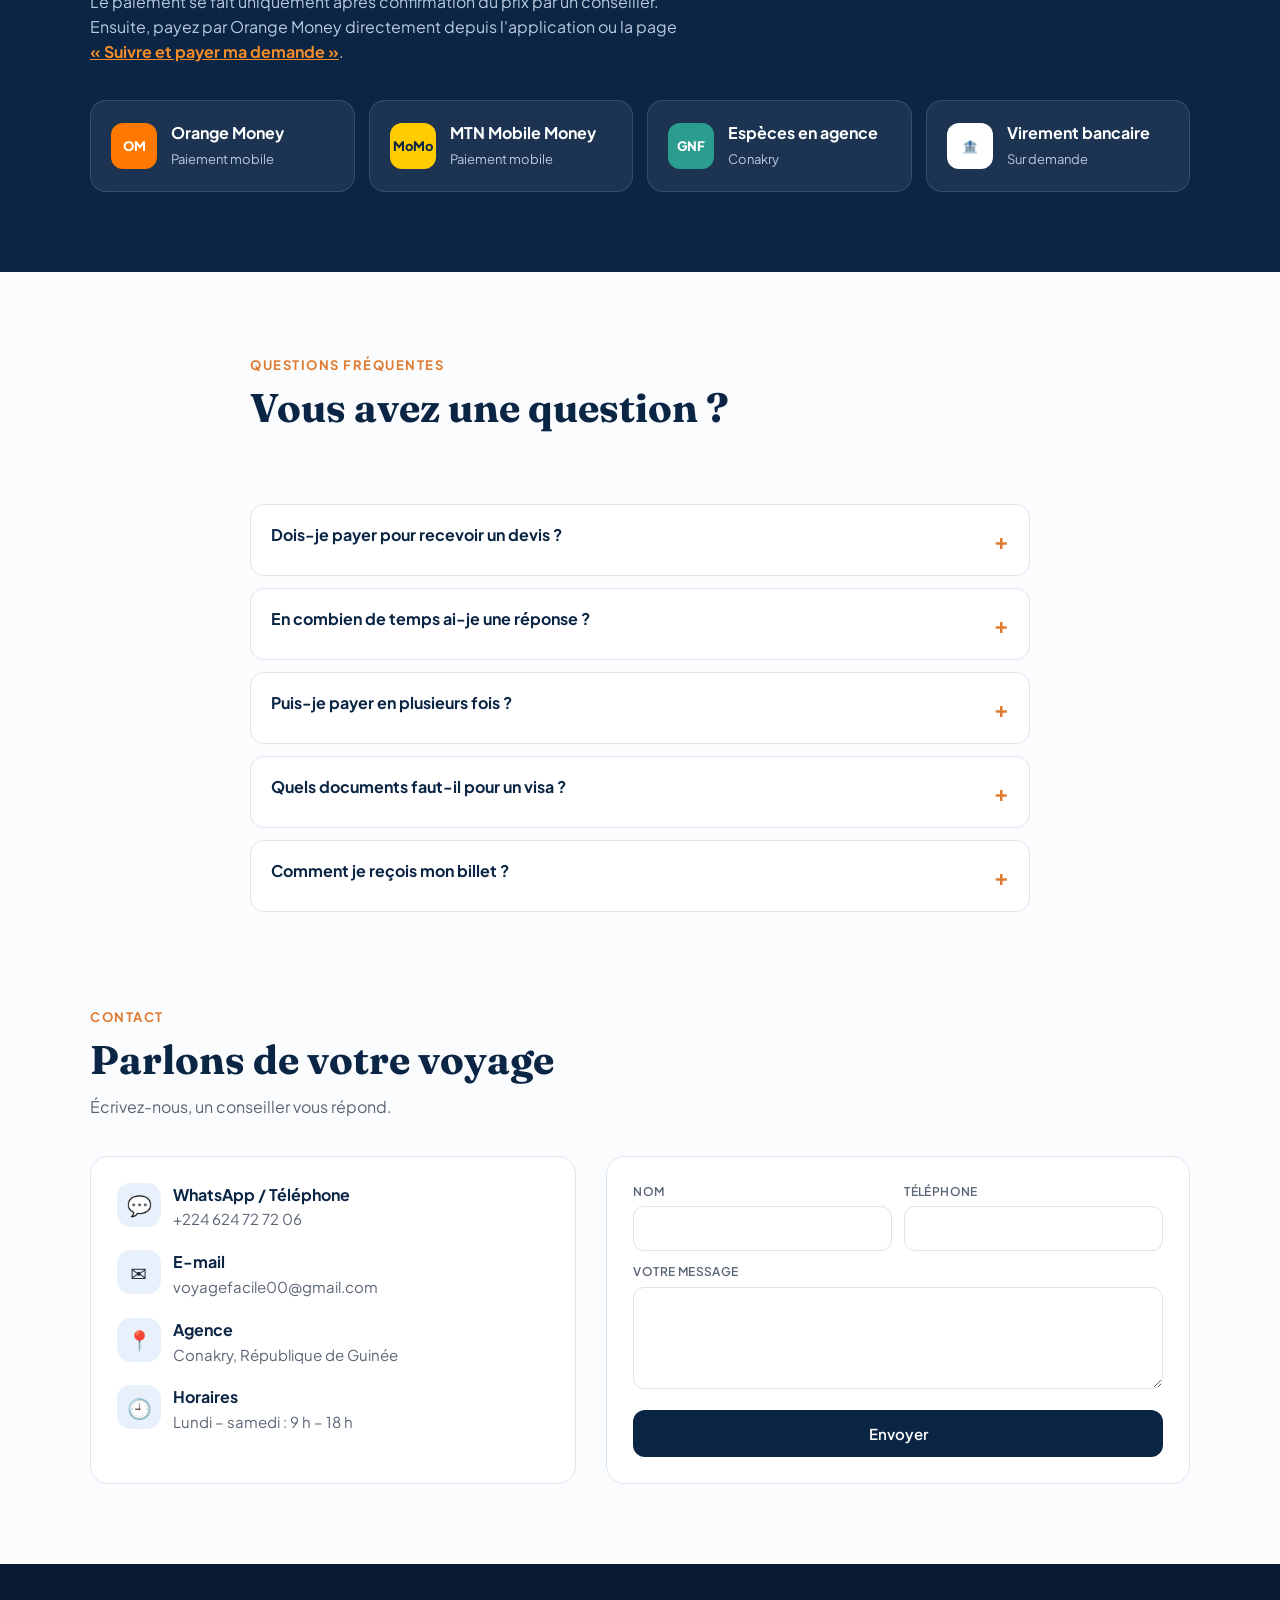
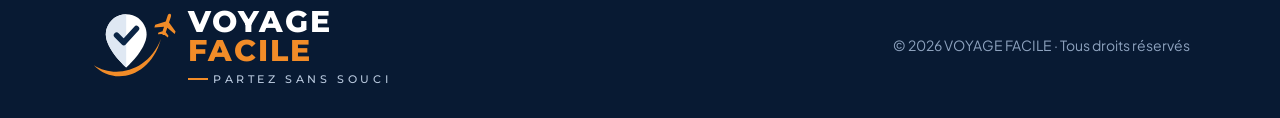
==== commit f769620b: "Site : civilité (M., Mme, Mlle), prix dans la monnaie du visiteur, page « Suivre et payer », paiemen" ====
--- a/index.html
+++ b/index.html
@@ -172,6 +172,7 @@
     <ul class="menu" id="menu">
       <li><a href="reserver.html">Réserver un vol</a></li>
       <li><a href="assistant.html">Assistant 24 h/24</a></li>
+      <li><a href="suivi.html">Suivre / payer</a></li>
       <li><a href="#services">Services</a></li>
       <li><a href="#destinations">Destinations</a></li>
       <li><a href="#comment">Comment ça marche</a></li>
@@ -296,7 +297,7 @@
   <div class="wrap">
     <span class="eyebrow" style="color:var(--sun)">Paiement</span>
     <h2 class="sec-title">Payez comme vous voulez</h2>
-    <p class="sec-sub">Le paiement se fait uniquement après validation de votre devis par un conseiller.</p>
+    <p class="sec-sub">Le paiement se fait uniquement après confirmation du prix par un conseiller. Ensuite, payez par Orange Money directement depuis l'application ou la page <a href="suivi.html" style="color:var(--sun);font-weight:700">« Suivre et payer ma demande »</a>.</p>
     <div class="paylist">
       <div class="payitem"><div class="dot" style="background:#ff7900;color:#fff">OM</div><div><b>Orange Money</b><span>Paiement mobile</span></div></div>
       <div class="payitem"><div class="dot" style="background:#ffcc00;color:#0b2545">MoMo</div><div><b>MTN Mobile Money</b><span>Paiement mobile</span></div></div>
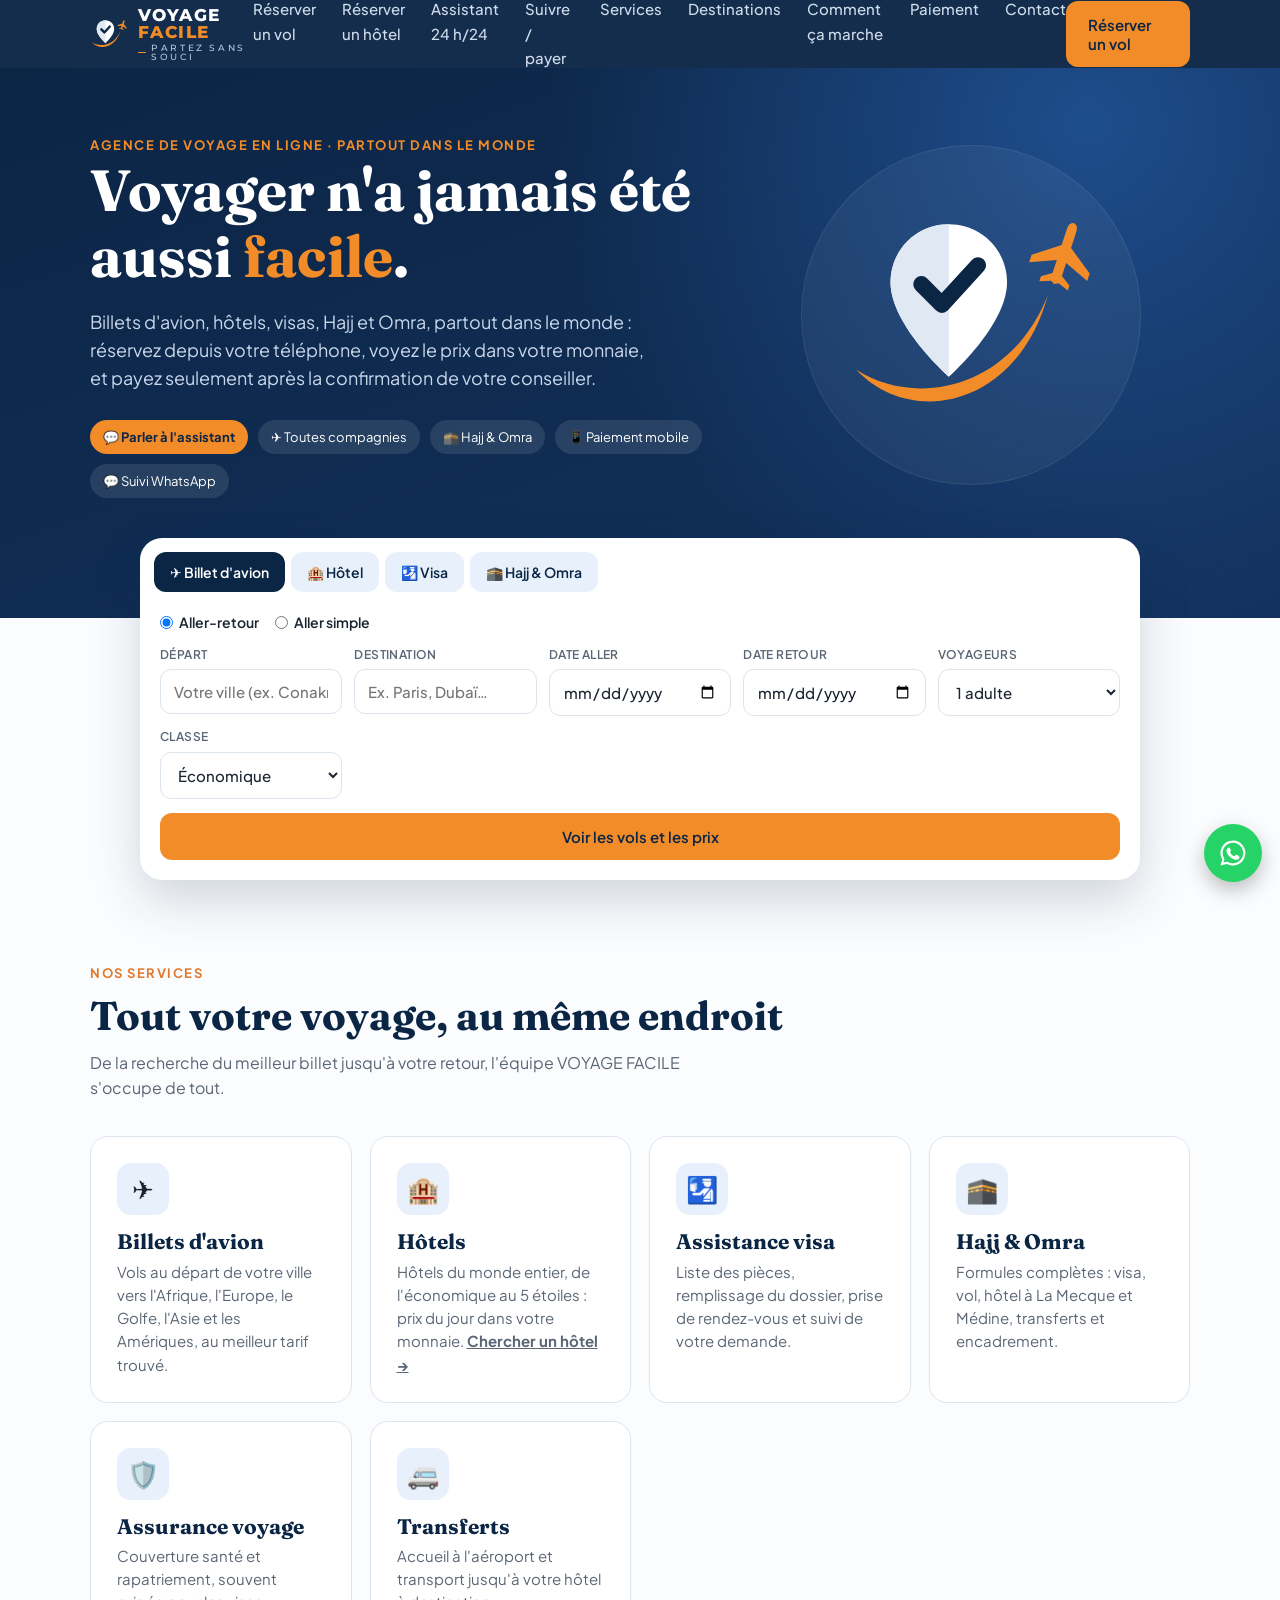
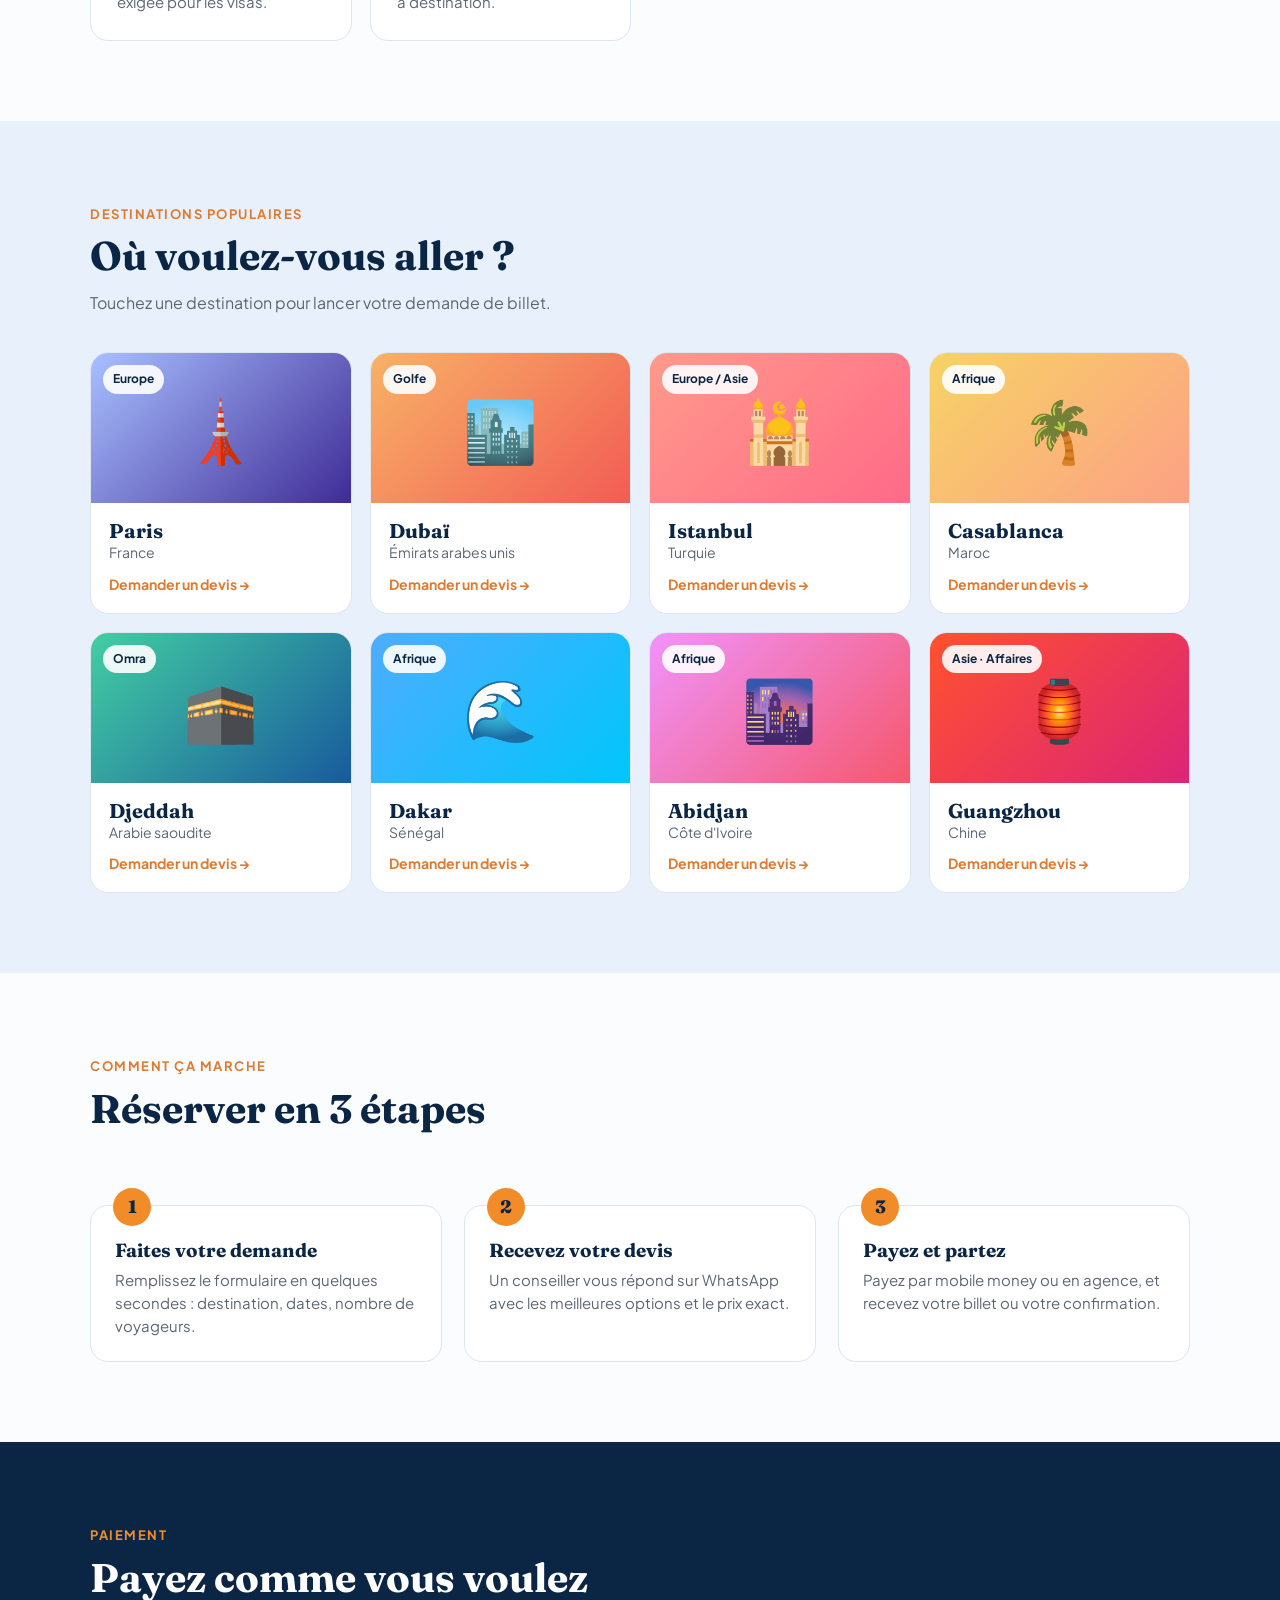
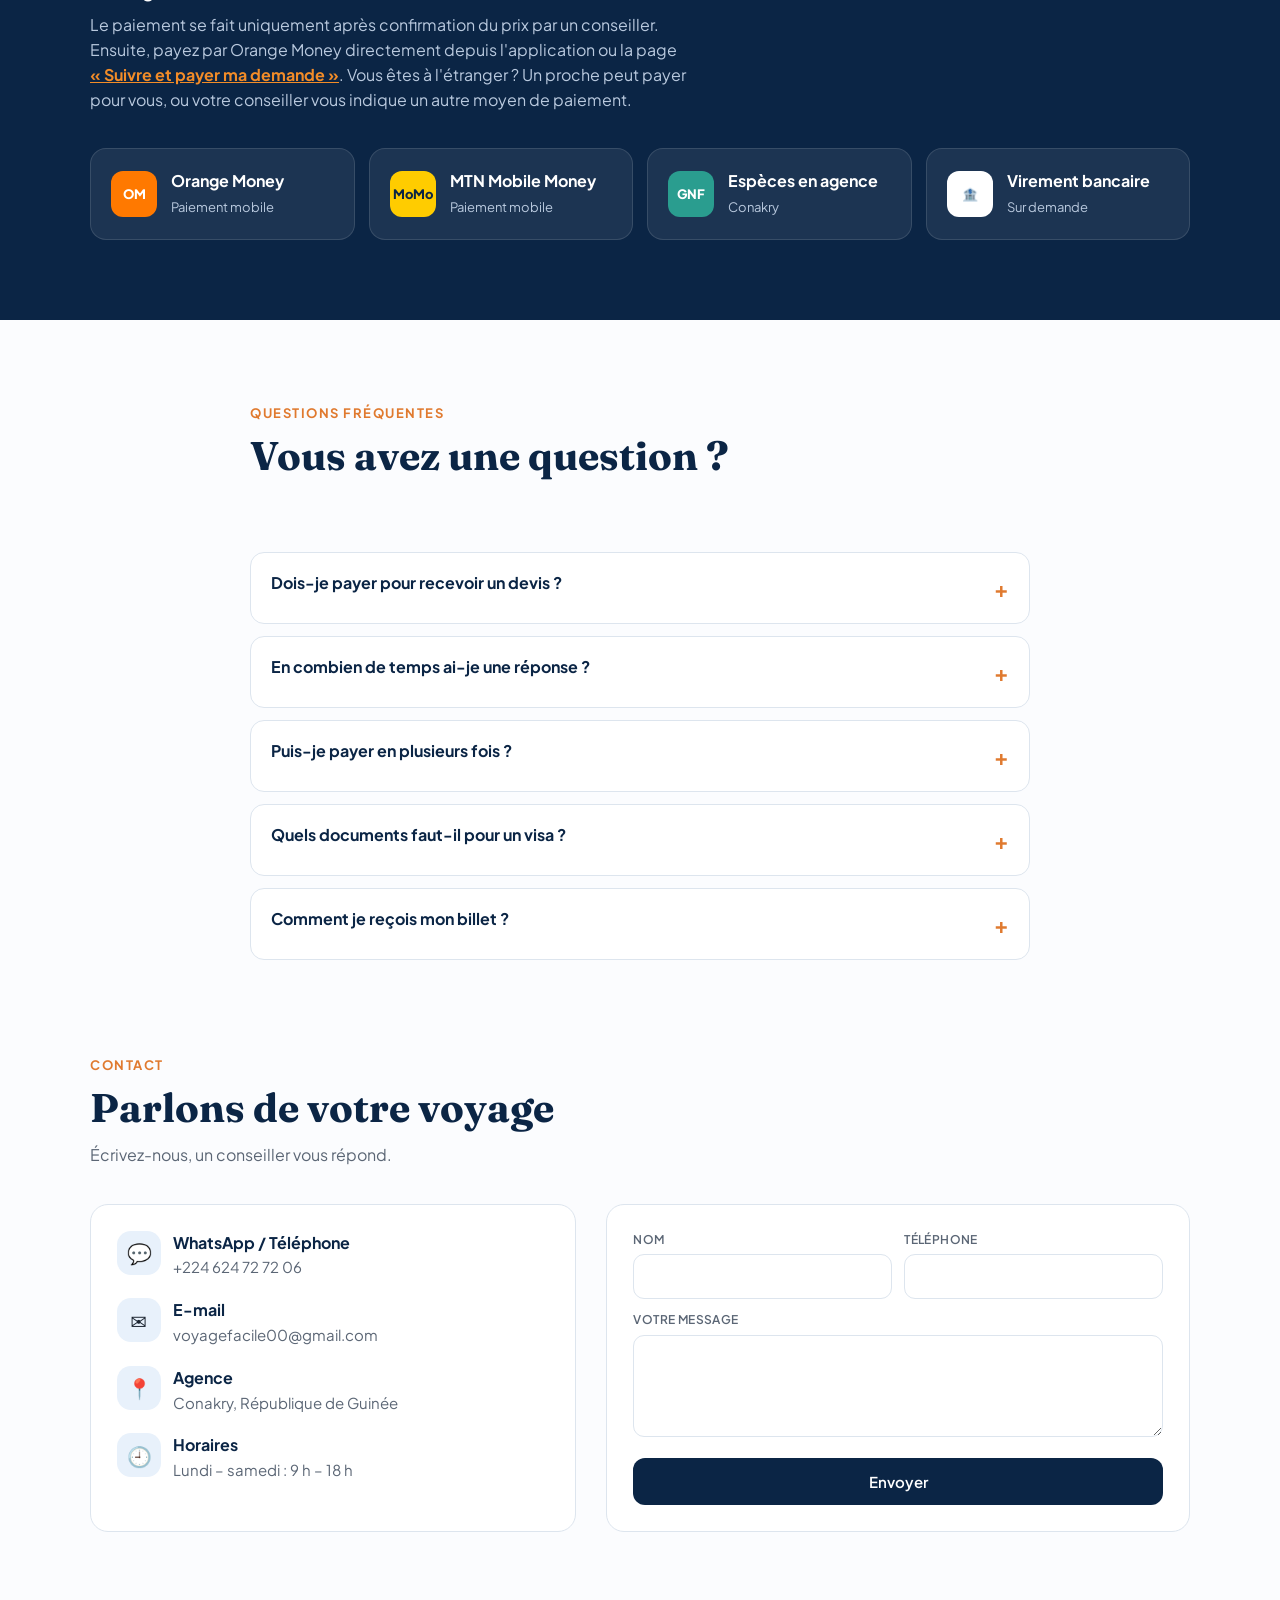
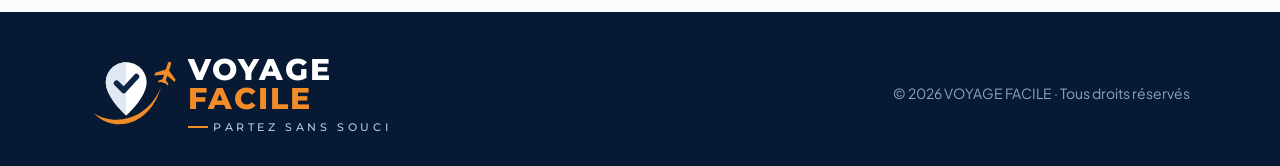
==== commit abd0b5fd: "Hôtels du monde entier, site adapté à tous les pays, assistant avec « Mes discussions » (mise à jour" ====
--- a/index.html
+++ b/index.html
@@ -171,6 +171,7 @@
     </a>
     <ul class="menu" id="menu">
       <li><a href="reserver.html">Réserver un vol</a></li>
+      <li><a href="hotels.html">Réserver un hôtel</a></li>
       <li><a href="assistant.html">Assistant 24 h/24</a></li>
       <li><a href="suivi.html">Suivre / payer</a></li>
       <li><a href="#services">Services</a></li>
@@ -187,9 +188,9 @@
 <div class="hero" id="accueil">
   <div class="wrap hero-grid">
     <div>
-    <span class="eyebrow" style="color:var(--sun)">Agence de voyage en ligne · Conakry</span>
+    <span class="eyebrow" style="color:var(--sun)">Agence de voyage en ligne · partout dans le monde</span>
     <h1>Voyager n'a jamais été aussi <em>facile</em>.</h1>
-    <p class="lead">Billets d'avion, hôtels, visas, Hajj et Omra : réservez depuis votre téléphone, payez par Orange Money ou MTN MoMo, et recevez votre devis rapidement.</p>
+    <p class="lead">Billets d'avion, hôtels, visas, Hajj et Omra, partout dans le monde : réservez depuis votre téléphone, voyez le prix dans votre monnaie, et payez seulement après la confirmation de votre conseiller.</p>
     <div class="badges"><a href="assistant.html" style="background:#f28c28;color:#0b2545;padding:7px 13px;border-radius:30px;font-size:13px;font-weight:700;text-decoration:none">💬 Parler à l'assistant</a><span>✈️ Toutes compagnies</span><span>🕋 Hajj & Omra</span><span>📱 Paiement mobile</span><span>💬 Suivi WhatsApp</span></div>
     </div>
     <div class="hero-emblem"><svg width="250" height="240" viewBox="-4 -6 146 140" aria-hidden="true"><path d="M2 96 C 34 130 96 118 114 52 C 92 108 36 118 2 96 Z" fill="#f28c28"/><path d="M56 100 C56 100 22 70 22 45 C22 26 37 11 56 11 C75 11 90 26 90 45 C90 70 56 100 56 100 Z" fill="#ffffff"/><path d="M56 100 C56 100 22 70 22 45 C22 26 37 11 56 11 Z" fill="#dfe8f3"/><path d="M40 46 L52 58 L73 35" fill="none" stroke="#0b2545" stroke-width="9.5" stroke-linecap="round" stroke-linejoin="round"/><path transform="translate(123 29) rotate(-72) scale(1.15)" d="M17 0 C17 -1.5 15.6 -2.5 13 -2.5 L4.6 -2.5 L-4.8 -15.5 L-8.8 -15.5 L-3.4 -2.5 L-10.4 -2.5 L-13.8 -7.6 L-16.4 -7.6 L-14.4 -2 L-15.4 0 L-14.4 2 L-16.4 7.6 L-13.8 7.6 L-10.4 2.5 L-3.4 2.5 L-8.8 15.5 L-4.8 15.5 L4.6 2.5 L13 2.5 C15.6 2.5 17 1.5 17 0 Z" fill="#f28c28"/></svg></div>
@@ -211,7 +212,7 @@
         <label><input type="radio" name="trajet" value="Aller simple"> Aller simple</label>
       </div>
       <div class="grid">
-        <div><label>Départ</label><input name="Départ" value="Conakry (CKY)" required></div>
+        <div><label>Départ</label><input name="Départ" placeholder="Votre ville (ex. Conakry, Paris)"></div>
         <div><label>Destination</label><input name="Destination" placeholder="Ex. Paris, Dubaï…" required></div>
         <div><label>Date aller</label><input type="date" name="Date aller" required></div>
         <div class="retour"><label>Date retour</label><input type="date" name="Date retour"></div>
@@ -223,14 +224,13 @@
 
     <form class="panel" id="p-hotel" data-type="Hôtel">
       <div class="grid">
-        <div><label>Ville</label><input name="Ville" placeholder="Ex. Istanbul" required></div>
+        <div><label>Ville</label><input name="Ville" placeholder="Ex. Istanbul, Dakar, Paris…" required></div>
         <div><label>Arrivée</label><input type="date" name="Arrivée" required></div>
         <div><label>Départ</label><input type="date" name="Départ" required></div>
-        <div><label>Chambres</label><select name="Chambres"><option>1 chambre</option><option>2 chambres</option><option>3 chambres et +</option></select></div>
-        <div><label>Personnes</label><select name="Personnes"><option>1</option><option>2</option><option>3</option><option>4</option><option>5 et +</option></select></div>
-        <div><label>Budget / nuit</label><select name="Budget"><option>Économique</option><option>Confort (3★)</option><option>Supérieur (4★)</option><option>Luxe (5★)</option></select></div>
+        <div><label>Chambres</label><select name="Chambres"><option value="1">1 chambre</option><option value="2">2 chambres</option><option value="3">3 chambres</option><option value="4">4 chambres</option><option value="5">5 chambres</option></select></div>
+        <div><label>Adultes</label><select name="Adultes"><option>1</option><option selected>2</option><option>3</option><option>4</option><option>5</option><option>6</option></select></div>
       </div>
-      <button class="btn btn-sun go" type="submit">Demander mon devis</button>
+      <button class="btn btn-sun go" type="submit">Voir les hôtels et les prix</button>
     </form>
 
     <form class="panel" id="p-visa" data-type="Visa">
@@ -261,8 +261,8 @@
     <h2 class="sec-title">Tout votre voyage, au même endroit</h2>
     <p class="sec-sub">De la recherche du meilleur billet jusqu'à votre retour, l'équipe VOYAGE FACILE s'occupe de tout.</p>
     <div class="cards">
-      <div class="card"><div class="ico">✈️</div><h3>Billets d'avion</h3><p>Vols au départ de Conakry vers l'Afrique, l'Europe, le Golfe, l'Asie et l'Amérique, au meilleur tarif trouvé.</p></div>
-      <div class="card"><div class="ico">🏨</div><h3>Hôtels</h3><p>Hébergements vérifiés, de l'économique au 5 étoiles, réservés selon votre budget.</p></div>
+      <div class="card"><div class="ico">✈️</div><h3>Billets d'avion</h3><p>Vols au départ de votre ville vers l'Afrique, l'Europe, le Golfe, l'Asie et les Amériques, au meilleur tarif trouvé.</p></div>
+      <div class="card"><div class="ico">🏨</div><h3>Hôtels</h3><p>Hôtels du monde entier, de l'économique au 5 étoiles : prix du jour dans votre monnaie. <a href="hotels.html" style="font-weight:700">Chercher un hôtel →</a></p></div>
       <div class="card"><div class="ico">🛂</div><h3>Assistance visa</h3><p>Liste des pièces, remplissage du dossier, prise de rendez-vous et suivi de votre demande.</p></div>
       <div class="card"><div class="ico">🕋</div><h3>Hajj & Omra</h3><p>Formules complètes : visa, vol, hôtel à La Mecque et Médine, transferts et encadrement.</p></div>
       <div class="card"><div class="ico">🛡️</div><h3>Assurance voyage</h3><p>Couverture santé et rapatriement, souvent exigée pour les visas.</p></div>
@@ -297,7 +297,7 @@
   <div class="wrap">
     <span class="eyebrow" style="color:var(--sun)">Paiement</span>
     <h2 class="sec-title">Payez comme vous voulez</h2>
-    <p class="sec-sub">Le paiement se fait uniquement après confirmation du prix par un conseiller. Ensuite, payez par Orange Money directement depuis l'application ou la page <a href="suivi.html" style="color:var(--sun);font-weight:700">« Suivre et payer ma demande »</a>.</p>
+    <p class="sec-sub">Le paiement se fait uniquement après confirmation du prix par un conseiller. Ensuite, payez par Orange Money directement depuis l'application ou la page <a href="suivi.html" style="color:var(--sun);font-weight:700">« Suivre et payer ma demande »</a>. Vous êtes à l'étranger ? Un proche peut payer pour vous, ou votre conseiller vous indique un autre moyen de paiement.</p>
     <div class="paylist">
       <div class="payitem"><div class="dot" style="background:#ff7900;color:#fff">OM</div><div><b>Orange Money</b><span>Paiement mobile</span></div></div>
       <div class="payitem"><div class="dot" style="background:#ffcc00;color:#0b2545">MoMo</div><div><b>MTN Mobile Money</b><span>Paiement mobile</span></div></div>
@@ -456,6 +456,8 @@
   const f = e.target, q = new URLSearchParams();
   const dest = (f.querySelector('[name="Destination"]').value || "").replace(/\s*\(.*\)\s*$/, "").trim();
   if (dest) q.set("to", dest);
+  const dep = (f.querySelector('[name="Départ"]').value || "").replace(/\s*\(.*\)\s*$/, "").trim();
+  if (dep) q.set("from", dep);
   const d1 = f.querySelector('[name="Date aller"]').value, d2 = f.querySelector('[name="Date retour"]').value;
   if (d1) q.set("d1", d1);
   const simple = f.querySelector('input[name="trajet"]:checked').value === "Aller simple";
@@ -463,7 +465,18 @@
   const ad = parseInt(f.querySelector('[name="Voyageurs"]').value) || 1; q.set("ad", String(Math.min(ad, 9)));
   location.href = "reserver.html?" + q.toString();
 });
-document.querySelectorAll("form").forEach(f => f.id !== "p-vol" && f.addEventListener("submit", e => {
+// Hôtel : recherche en direct sur la page « Réserver un hôtel »
+document.getElementById("p-hotel").addEventListener("submit", e => {
+  e.preventDefault();
+  const f = e.target, q = new URLSearchParams();
+  const v = n => (f.querySelector(`[name="${n}"]`).value || "").trim();
+  if (v("Ville")) q.set("lieu", v("Ville"));
+  if (v("Arrivée")) q.set("d1", v("Arrivée"));
+  if (v("Départ")) q.set("d2", v("Départ"));
+  q.set("ch", v("Chambres") || "1"); q.set("ad", v("Adultes") || "2");
+  location.href = "hotels.html?" + q.toString();
+});
+document.querySelectorAll("form").forEach(f => f.id !== "p-vol" && f.id !== "p-hotel" && f.addEventListener("submit", e => {
   e.preventDefault();
   const data = new FormData(f);
   let lines = ["Demande : " + f.dataset.type];
